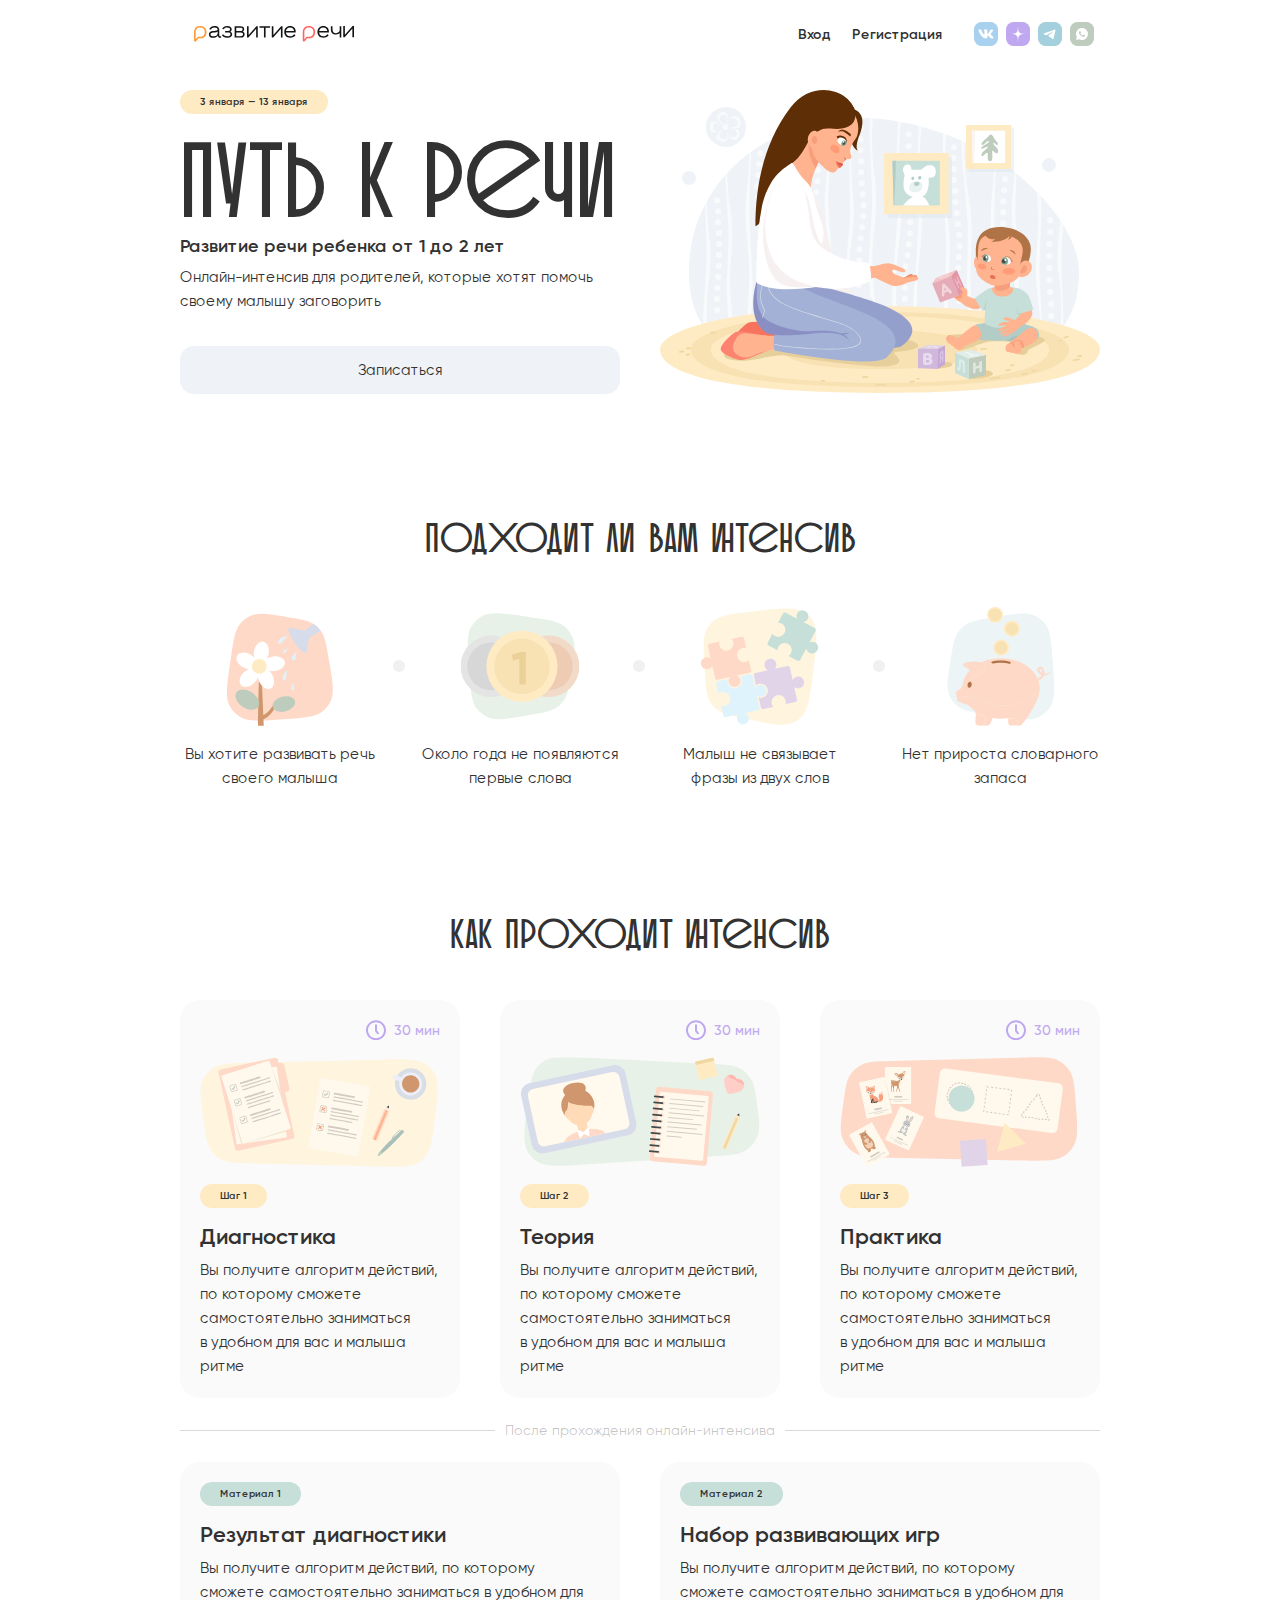
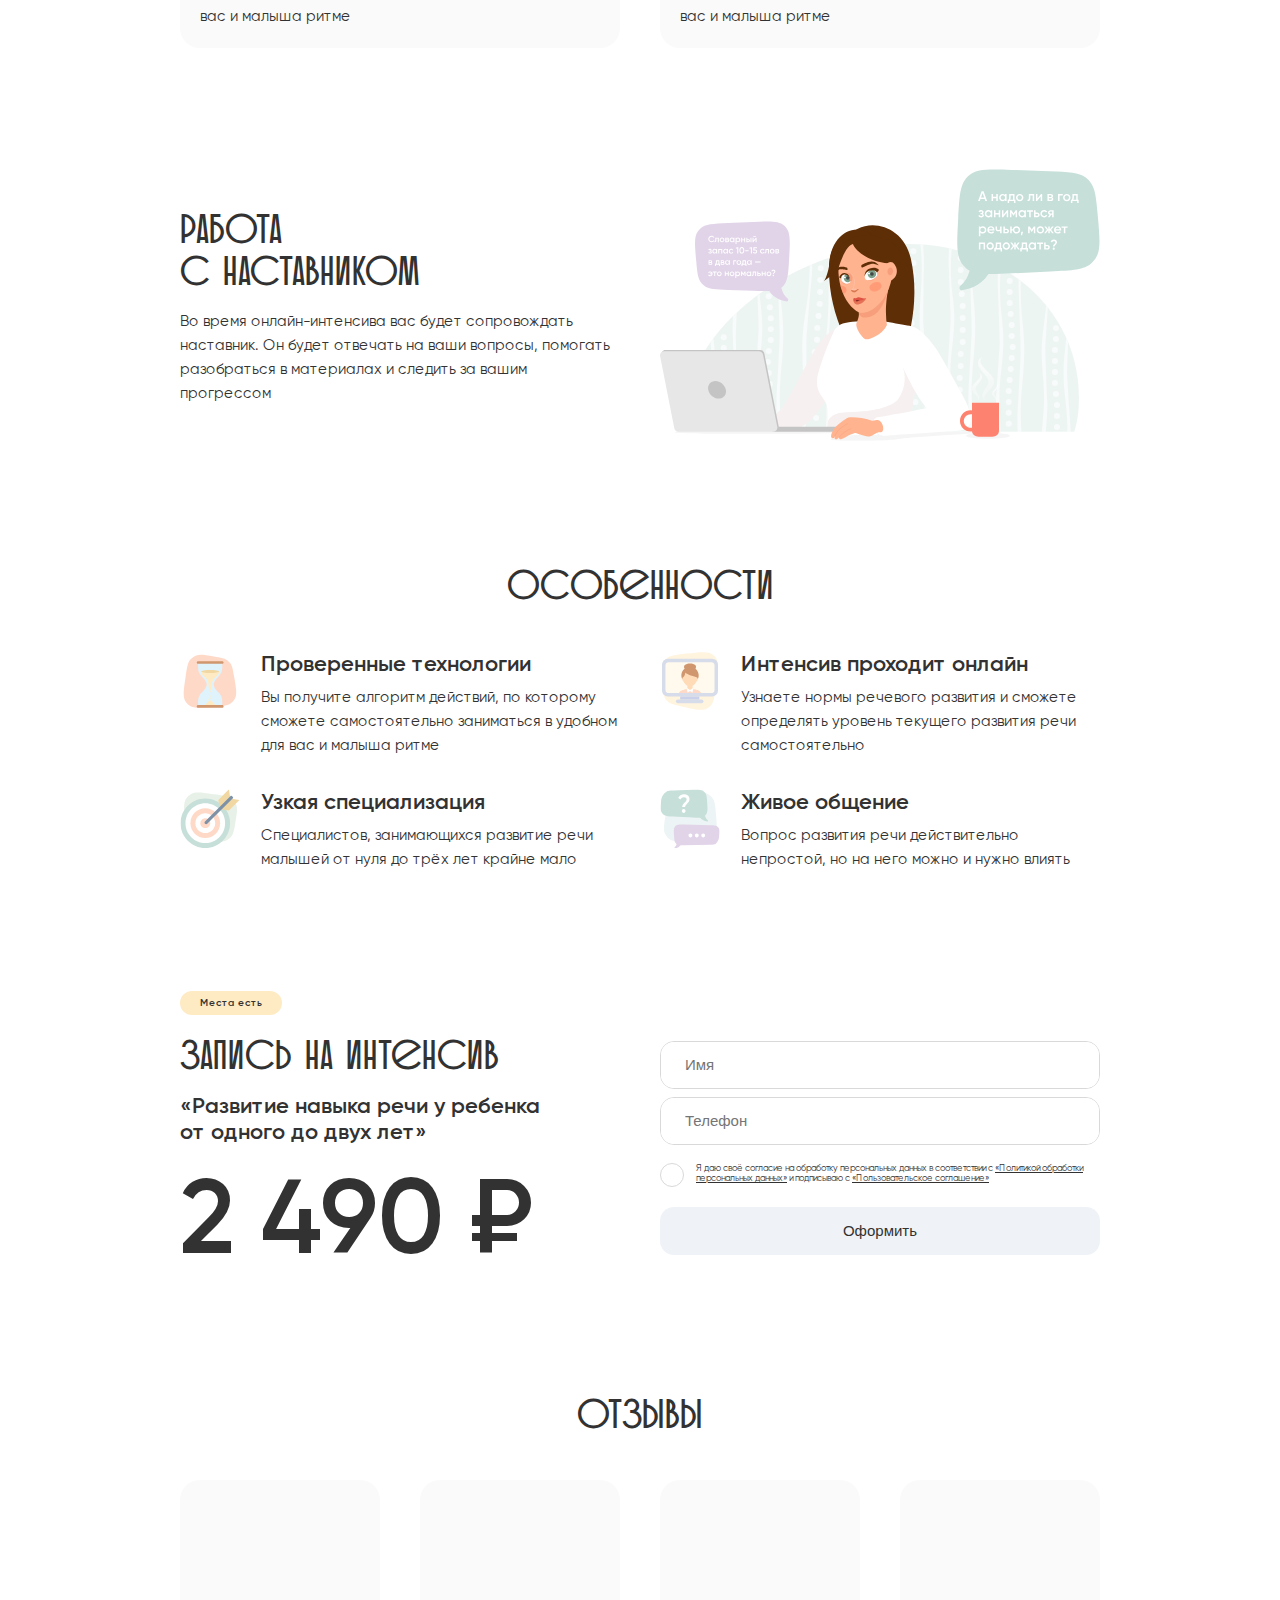
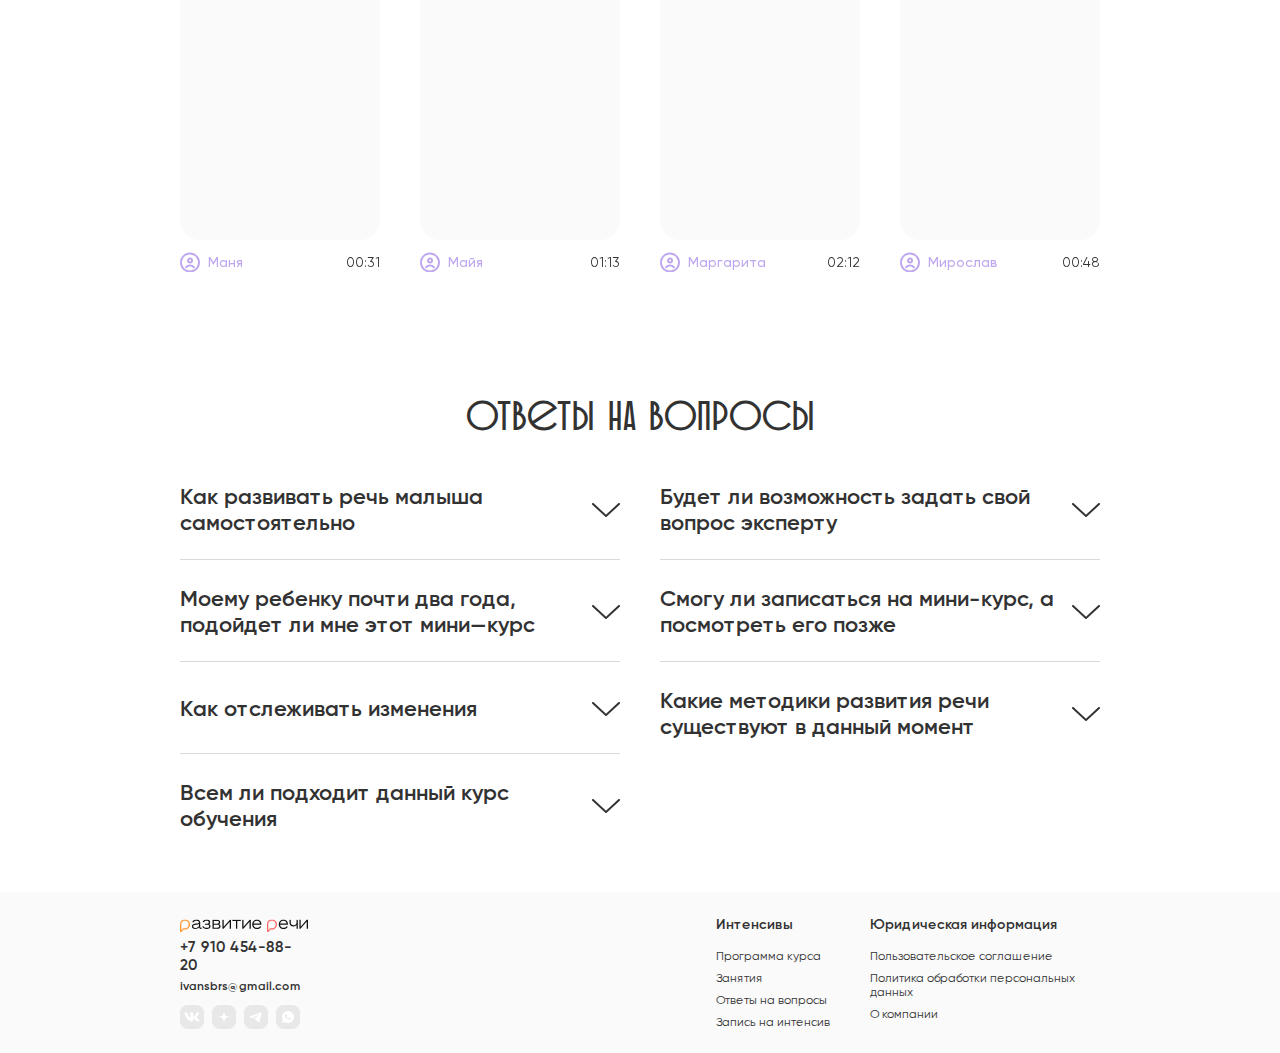
==== index.html @ 1e41d1a8 "Add files via upload" ====
<!doctype html>
<html lang="ru">
<head>
    <meta charset="UTF-8">
    <meta name="viewport" content="width=device-width,user-scalable=no,initial-scale=1,maximum-scale=1,minimum-scale=1">
    <meta http-equiv="X-UA-Compatible" content="ie=edge">
    <link rel="preload" href="./fonts/Oks.woff2" as="font" type="font/woff2" crossorigin>
    <link rel="preload" href="./fonts/GilroyRegular.woff2" as="font" type="font/woff2" crossorigin>
    <link rel="preload" href="./fonts/GilroyMedium.woff2" as="font" type="font/woff2" crossorigin>
    <link rel="preload" href="./fonts/GilroySemiBold.woff2" as="font" type="font/woff2" crossorigin>
    <link rel="stylesheet" href="css/style.css">
    <title>Интенсив год — два</title>
</head>
<body class="body">
    <header class="header container">
        <div class="header__container">
            <div class="header__visible">
                <img class="header__logo" src="images/speech-logo.svg" alt="Логотип Развитие речи">
                <nav class="header__nav">
                    <ul class="header__links">
                        <li class="header__link">Вход</li>
                        <li class="header__link">Регистрация</li>
                    </ul>
                    <ul class="header__social-links">
                        <li class="header__social-link">
                            <img src="./images/social-vk.svg" alt="Вконтакте">
                        </li>
                        <li class="header__social-link">
                            <img src="./images/social-dzen.svg" alt="Дзен">
                        </li>
                        <li class="header__social-link">
                            <img src="./images/social-tg.svg" alt="Телеграмм">
                        </li>
                        <li class="header__social-link">
                            <img src="./images/social-whatsapp.svg" alt="Вотсап">
                        </li>
                    </ul>
                </nav>
                <div class="header__burger-wrapper">
                    <button class="header__burger"></button>
                </div>
            </div>
            <div class="header__mobile-hidden">
                <nav class="header-mob-menu header-mob-menu--hidden header__burger-menu">
                    <ul class="header-mob-menu__login-list">
                        <li class="header-mob-menu__login-item">
                            <a href="#" class="header-mob-menu__login-link">Вход</a>
                            <button class="header-mob-menu__close-menu" type="button"></button>
                        </li>
                        <li class="header-mob-menu__login-item">
                            <a href="#" class="header-mob-menu__login-link">Регистрация</a>
                        </li>
                    </ul>
                    <span class="header-mob-menu__separator"></span>
                    <ul class="header-mob-menu__nav-list">
                        <li class="header-mob-menu__nav-item">
                            <a href="#" class="header-mob-menu__nav-link">Подходит ли вам интенсив</a>
                        </li>
                        <li class="header-mob-menu__nav-item">
                            <a href="#" class="header-mob-menu__nav-link">Как проходит интенсив</a>
                        </li>
                        <li class="header-mob-menu__nav-item">
                            <a href="#" class="header-mob-menu__nav-link">Работа с наставником</a>
                        </li>
                        <li class="header-mob-menu__nav-item">
                            <a href="#" class="header-mob-menu__nav-link">Особенности</a>
                        </li>
                        <li class="header-mob-menu__nav-item">
                            <a href="#" class="header-mob-menu__nav-link">Программа</a>
                        </li>
                        <li class="header-mob-menu__nav-item">
                            <a href="#" class="header-mob-menu__nav-link">Запись на интенсив</a>
                        </li>
                        <li class="header-mob-menu__nav-item">
                            <a href="#" class="header-mob-menu__nav-link">Отзывы</a>
                        </li>
                        <li class="header-mob-menu__nav-item">
                            <a href="#" class="header-mob-menu__nav-link">Ответы на вопросы</a>
                        </li>
                    </ul>
                    <ul class="header-mob-menu__social">
                        <li class="header-mob-menu__social-item">
                            <svg class="header-mob-menu__social-link" width="32" height="32" viewBox="0 0 32 32" fill="none" xmlns="http://www.w3.org/2000/svg">
                                <rect width="32" height="32" rx="10" fill="#A8D1EF"/>
                                <path fill-rule="evenodd" clip-rule="evenodd" d="M25.5411 10.8126C25.6801 10.3442 25.5411 10 24.8794 10H22.6914C22.135 10 21.8786 10.2973 21.7395 10.6252C21.7395 10.6252 20.6268 13.3652 19.0505 15.145C18.5406 15.6602 18.3087 15.8242 18.0306 15.8242C17.8915 15.8242 17.6902 15.6602 17.6902 15.1919V10.8126C17.6902 10.2505 17.5287 10 17.0651 10H13.6268C13.2791 10 13.07 10.2609 13.07 10.5081C13.07 11.0409 13.8581 11.1638 13.9393 12.6626V15.9179C13.9393 16.6316 13.8118 16.761 13.5336 16.761C12.7919 16.761 10.9876 14.0087 9.91744 10.8594C9.70773 10.2473 9.49738 10 8.93819 10H6.75018C6.12504 10 6 10.2973 6 10.6252C6 11.2107 6.74178 14.1146 9.45387 17.9553C11.2619 20.5782 13.8093 22 16.1274 22C17.5182 22 17.6902 21.6842 17.6902 21.1403V19.1579C17.6902 18.5263 17.822 18.4003 18.2624 18.4003C18.5869 18.4003 19.1433 18.5642 20.4414 19.8288C21.9249 21.3276 22.1695 22 23.004 22H25.192C25.8171 22 26.1297 21.6842 25.9494 21.061C25.752 20.4399 25.0437 19.5388 24.1039 18.4705C23.5939 17.8616 22.8289 17.2059 22.5971 16.878C22.2726 16.4565 22.3653 16.2691 22.5971 15.8945C22.5971 15.8945 25.2629 12.1006 25.5411 10.8126V10.8126Z" fill="white"/>
                            </svg>
                        </li>
                        <li class="header-mob-menu__social-item">
                            <svg class="header-mob-menu__social-link" width="32" height="32" viewBox="0 0 32 32" fill="none" xmlns="http://www.w3.org/2000/svg">
                                <rect width="32" height="32" rx="10" fill="#BFA8EF"/>
                                <path d="M26 16.1071V15.8929C21.5714 15.75 19.55 15.6429 17.9286 14.0714C16.3571 12.45 16.2429 10.4286 16.1071 6H15.8929C15.75 10.4286 15.6429 12.45 14.0714 14.0714C12.45 15.6429 10.4286 15.7571 6 15.8929V16.1071C10.4286 16.25 12.45 16.3571 14.0714 17.9286C15.6429 19.55 15.7571 21.5714 15.8929 26H16.1071C16.25 21.5714 16.3571 19.55 17.9286 17.9286C19.55 16.3571 21.5714 16.2429 26 16.1071" fill="white"/>
                            </svg>
                        </li>
                        <li class="header-mob-menu__social-item">
                            <svg class="header-mob-menu__social-link" width="32" height="32" viewBox="0 0 32 32" fill="none" xmlns="http://www.w3.org/2000/svg">
                                <rect width="32" height="32" rx="10" fill="#A4CFDC"/>
                                <path d="M11.267 17.5327L7.65363 16.3799C7.65363 16.3799 7.22179 16.2083 7.36084 15.8193C7.38946 15.7391 7.44721 15.6709 7.61995 15.5536C8.42058 15.0071 22.4391 10.0735 22.4391 10.0735C22.4391 10.0735 22.8349 9.94295 23.0683 10.0298C23.1261 10.0473 23.1781 10.0795 23.2189 10.1231C23.2598 10.1668 23.2881 10.2202 23.3009 10.2781C23.3262 10.3802 23.3367 10.4854 23.3323 10.5904C23.3312 10.6812 23.3199 10.7654 23.3114 10.8975C23.226 12.2463 20.671 22.3133 20.671 22.3133C20.671 22.3133 20.5181 22.9024 19.9704 22.9226C19.8358 22.9268 19.7017 22.9045 19.5761 22.8569C19.4505 22.8094 19.336 22.7375 19.2394 22.6457C18.1646 21.7404 14.4497 19.2959 13.6289 18.7583C13.6103 18.746 13.5948 18.7299 13.5831 18.7111C13.5715 18.6924 13.5641 18.6714 13.5615 18.6496C13.55 18.5929 13.6129 18.5227 13.6129 18.5227C13.6129 18.5227 20.0815 12.8929 20.2536 12.3019C20.2669 12.2561 20.2166 12.2335 20.149 12.2536C19.7193 12.4083 12.2716 17.0136 11.4497 17.5218C11.3905 17.5393 11.328 17.5431 11.267 17.5327V17.5327Z" fill="white"/>
                            </svg>
                        </li>
                        <li class="header-mob-menu__social-item">
                            <svg class="header-mob-menu__social-link" width="32" height="32" viewBox="0 0 32 32" fill="none" xmlns="http://www.w3.org/2000/svg">
                                <rect width="32" height="32" rx="10" fill="#BECCBD"/>
                                <path d="M8.00321 24L9.08481 20.0256C8.37212 18.8039 7.99769 17.4144 8.00001 16C8.00001 11.5816 11.5816 8 16 8C20.4184 8 24 11.5816 24 16C24 20.4184 20.4184 24 16 24C14.5862 24.0023 13.1973 23.6281 11.976 22.916L8.00321 24ZM13.1128 12.2464C13.0095 12.2528 12.9085 12.28 12.816 12.3264C12.7292 12.3755 12.65 12.437 12.5808 12.5088C12.4848 12.5992 12.4304 12.6776 12.372 12.7536C12.0763 13.1384 11.9173 13.6107 11.92 14.096C11.9216 14.488 12.024 14.8696 12.184 15.2264C12.5112 15.948 13.0496 16.712 13.7608 17.42C13.932 17.5904 14.0992 17.7616 14.2792 17.9208C15.1619 18.698 16.2138 19.2584 17.3512 19.5576L17.8064 19.6272C17.9544 19.6352 18.1024 19.624 18.2512 19.6168C18.4842 19.6048 18.7117 19.5417 18.9176 19.432C19.0224 19.378 19.1246 19.3193 19.224 19.256C19.224 19.256 19.2584 19.2336 19.324 19.184C19.432 19.104 19.4984 19.0472 19.588 18.9536C19.6544 18.8848 19.712 18.804 19.756 18.712C19.8184 18.5816 19.8808 18.3328 19.9064 18.1256C19.9256 17.9672 19.92 17.8808 19.9176 17.8272C19.9144 17.7416 19.8432 17.6528 19.7656 17.6152L19.3 17.4064C19.3 17.4064 18.604 17.1032 18.1792 16.9096C18.1344 16.8901 18.0864 16.879 18.0376 16.8768C17.9829 16.8712 17.9276 16.8773 17.8754 16.8949C17.8232 16.9124 17.7754 16.9409 17.7352 16.9784V16.9768C17.7312 16.9768 17.6776 17.0224 17.0992 17.7232C17.066 17.7678 17.0203 17.8015 16.9678 17.82C16.9154 17.8386 16.8587 17.8411 16.8048 17.8272C16.7527 17.8133 16.7016 17.7956 16.652 17.7744C16.5528 17.7328 16.5184 17.7168 16.4504 17.6872L16.4464 17.6856C15.9887 17.4858 15.565 17.2159 15.1904 16.8856C15.0896 16.7976 14.996 16.7016 14.9 16.6088C14.5853 16.3074 14.311 15.9664 14.084 15.5944L14.0368 15.5184C14.0029 15.4673 13.9755 15.4122 13.9552 15.3544C13.9248 15.2368 14.004 15.1424 14.004 15.1424C14.004 15.1424 14.1984 14.9296 14.2888 14.8144C14.3641 14.7187 14.4343 14.6191 14.4992 14.516C14.5936 14.364 14.6232 14.208 14.5736 14.0872C14.3496 13.54 14.1176 12.9952 13.8792 12.4544C13.832 12.3472 13.692 12.2704 13.5648 12.2552C13.5216 12.2504 13.4784 12.2456 13.4352 12.2424C13.3278 12.2371 13.2201 12.2389 13.1128 12.2464Z" fill="white"/>
                            </svg>
                        </li>
                    </ul>
                </nav>
            </div>
        </div>
    </header>
    <main class="main">
        <section class="main-start start container">
            <div class="start__info">
                <div class="start__info-wrapper">
                    <span class="start__date">3 января — 13 января</span>
                    <h1 class="start__title">Путь к&nbsp;речи</h1>
                    <h2 class="start__subtitle">Развитие речи ребенка от&nbsp;1&nbsp;до&nbsp;2&nbsp;лет</h2>
                    <p class="start__description">Онлайн-интенсив для родителей, которые хотят&nbsp;помочь своему малышу
                        заговорить</p>
                </div>
            </div>
            <a class="start__entry-link">Записаться</a>
            <img class="start__image" src="images/start-game.svg" alt="Мама играет с ребенком">
        </section>
        <section class="main-suit suit container">
            <h2 class="suit__title">Подходит&nbsp;ли вам интенсив</h2>
            <ul class="suit__list">
                <li class="suit__item">
                    <div class="suit__image-wrapper">
                        <img class="suit__image" src="images/suit-flower.svg" alt="Цветок">
                    </div>
                    <p class="suit__text">
                        Вы хотите развивать речь своего малыша
                    </p>
                </li>
                <li class="suit__item">
                    <div class="suit__image-wrapper">
                        <img class="suit__image" src="images/suit-medals.svg" alt="Три медали">
                    </div>
                    <p class="suit__text">
                        Около года не появляются первые слова
                    </p>
                </li>
                <li class="suit__item">
                    <div class="suit__image-wrapper">
                        <img class="suit__image" src="images/suit-puzzles.svg" alt="Пазлы">
                    </div>
                    <p class="suit__text">
                        Малыш не связывает фразы из двух слов
                    </p>
                </li>
                <li class="suit__item">
                    <div class="suit__image-wrapper">
                        <img class="suit__image" src="images/suit-bank.svg" alt="Копилка">
                    </div>
                    <p class="suit__text">
                        Нет прироста словарного запаса
                    </p>
                </li>
            </ul>
        </section>
        <section class="main-passes passes container">
            <div class="passes__top">
                <h2 class="passes__title">Как проходит интенсив</h2>
                <ul class="passes__top-list">
                    <li class="passes__top-item">
                        <p class="passes__time">30 мин</p>
                        <img class="passes__image" src="images/passes-diagnostic.svg" alt="Заполнение диагностики">
                        <span class="passes__step">Шаг 1</span>
                        <div class="passes__description">
                            <h3 class="passes__description-title">Диагностика</h3>
                            <p class="passes__description-text">Вы&nbsp;получите алгоритм действий, по&nbsp;которому сможете
                                самостоятельно заниматься в&nbsp;удобном для вас и&nbsp;малыша ритме</p>
                        </div>
                    </li>
                    <li class="passes__top-item">
                        <p class="passes__time">30 мин</p>
                        <img class="passes__image" src="images/passes-theory.svg" alt="Изучение теории">
                        <span class="passes__step">Шаг 2</span>
                        <div class="passes__description">
                            <h3 class="passes__description-title">Теория</h3>
                            <p class="passes__description-text">Вы&nbsp;получите алгоритм действий, по&nbsp;которому сможете
                                самостоятельно заниматься в&nbsp;удобном для вас и&nbsp;малыша ритме</p>
                        </div>
                    </li>
                    <li class="passes__top-item">
                        <p class="passes__time">30 мин</p>
                        <img class="passes__image" src="images/passes-practice.svg" alt="Игры с ребенком">
                        <span class="passes__step">Шаг 3</span>
                        <div class="passes__description">
                            <h3 class="passes__description-title">Практика</h3>
                            <p class="passes__description-text">Вы&nbsp;получите алгоритм действий, по&nbsp;которому сможете
                                самостоятельно заниматься в&nbsp;удобном для вас и&nbsp;малыша ритме</p>
                        </div>
                    </li>
                </ul>
            </div>
            <div class="passes__separator-wrapper">
                <span class="passes__separator">После прохождения онлайн-интенсива</span>
                <span class="passes__line"></span>
            </div>
            <div class="passes__bottom">
                <ul class="passes__bottom-list">
                    <li class="passes__bottom-item">
                        <span class="passes__step passes__step--color">Материал 1</span>
                        <div class="passes__description">
                            <h3 class="passes__description-title">Результат диагностики</h3>
                            <p class="passes__description-text">Вы&nbsp;получите алгоритм действий, по&nbsp;которому сможете
                                самостоятельно заниматься в&nbsp;удобном для вас и&nbsp;малыша ритме</p>
                        </div>
                    </li>
                    <li class="passes__bottom-item">
                        <span class="passes__step passes__step--color">Материал 2</span>
                        <div class="passes__description">
                            <h3 class="passes__description-title">Набор развивающих игр</h3>
                            <p class="passes__description-text">Вы&nbsp;получите алгоритм действий, по&nbsp;которому сможете
                                самостоятельно заниматься в&nbsp;удобном для вас и&nbsp;малыша ритме</p>
                        </div>
                    </li>
                </ul>
            </div>
        </section>
        <section class="main-mentor mentor container">
            <div class="mentor__description">
                <h2 class="mentor__title">Работа<br>с&nbsp;наставн<wbr>и<wbr>ком
                </h2>
                <p class="mentor__subtitle">Во&nbsp;время онлайн-интенсива вас будет сопровождать наставник. Он&nbsp;будет
                    отвечать
                    на&nbsp;ваши вопросы, помогать разобраться в&nbsp;материалах и&nbsp;следить за&nbsp;вашим прогрессом</p>
            </div>
            <img class="mentor__image" src="images/mentor-conversation.svg" alt="Общение с ментором">
        </section>
        <section class="main-peculiarities peculiarities container">
            <h2 class="peculiarities__title">Ос<wbr>обенно<wbr>сти
            </h2>
            <ul class="peculiarities__list">
                <li class="peculiarities__item">
                    <img class="peculiarities__image" src="images/peculiarities-time.svg" alt="Песочные часа">
                    <div class="peculiarities__description">
                        <h3 class="peculiarities__list-title">
                            Проверенные технологии
                        </h3>
                        <p class="peculiarities__list-subtitle">
                            Вы&nbsp;получите алгоритм действий, по&nbsp;которому сможете самостоятельно заниматься в&nbsp;удобном
                            для вас и
                            малыша ритме
                        </p>
                    </div>
                </li>
                <li class="peculiarities__item">
                    <img class="peculiarities__image" src="images/peculiarities-online.svg" alt="Идущий вебинар">
                    <div class="peculiarities__description">
                        <h3 class="peculiarities__list-title">
                            Интенсив проходит онлайн
                        </h3>
                        <p class="peculiarities__list-subtitle">
                            Узнаете нормы речевого развития и&nbsp;сможете определять уровень текущего развития речи
                            самостоятельно
                        </p>
                    </div>
                </li>
                <li class="peculiarities__item">
                    <img class="peculiarities__image" src="images/peculiarities-target.svg" alt="Мишень">
                    <div class="peculiarities__description">
                        <h3 class="peculiarities__list-title">
                            Узкая специализация
                        </h3>
                        <p class="peculiarities__list-subtitle">
                            Специалистов, занимающихся развитие речи малышей от&nbsp;нуля до&nbsp;трёх лет крайне мало
                        </p>
                    </div>
                </li>
                <li class="peculiarities__item">
                    <img class="peculiarities__image" src="images/peculiarities-chat.svg" alt="Чат">
                    <div class="peculiarities__description">
                        <h3 class="peculiarities__list-title">
                            Живое общение
                        </h3>
                        <p class="peculiarities__list-subtitle">
                            Вопрос развития речи действительно непростой, но&nbsp;на&nbsp;него можно и&nbsp;нужно влиять
                        </p>
                    </div>
                </li>
            </ul>
        </section>
        <section class="main-signup signup container">
            <div class="signup__description">
                <div class="signup__top">
                    <span class="signup__notification">Места есть</span>
                    <h2 class="signup__title">Запись на&nbsp;и<wbr>нтенсив
                    </h2>
                </div>
                <p class="signup__subtitle">&#171;Развитие навыка речи у&nbsp;ребенка от&nbsp;одного до&nbsp;двух
                    лет&#187;</p>
                <p class="signup__price">2 490 &#8381;</p>
            </div>
            <form class="signup__form form" method="POST" action="#">
                <fieldset class="form__fieldset">
                    <ul class="form__list">
                        <li class="form__item">
                            <label class="visually-hidden form__label" for="name">Имя, фамилия и отчество</label>
                            <input class="form__input" type="text" name="name" id="name" placeholder="Имя">
                        </li>
                        <li class="form__item">
                            <label class="visually-hidden form__label" for="phone">Телефон</label>
                            <input class="form__input" type="text" name="phone" id="phone" placeholder="Телефон">
                        </li>
                    </ul>
                    <div class="form__checkbox">
                        <input class="form__checkbox-input" type="checkbox" name="policy" id="policy">
                        <label class="form__checkbox-label" for="policy">
                            Я&nbsp;даю своё согласие на&nbsp;обработку персональных данных в&nbsp;соответствии&nbsp;с
                            <a href="#" class="form__checkbox-link">&laquo;Политикой обработки
                                персональных данных&raquo;</a> и&nbsp;подписываю&nbsp;с
                            <a href="#" class="form__checkbox-link">&laquo;Пользовательское соглашение&raquo;</a>
                        </label>
                    </div>
                    <button class="form__submit" type="submit">
                        Оформить
                    </button>
                </fieldset>
            </form>
        </section>
        <section class="main-reviews reviews container">
            <h2 class="reviews__title">Отзывы</h2>
            <div class="swiper reviewsSwiper">
                <ul class="reviews__list swiper-wrapper">
                    <li class="reviews__item swiper-slide">
                        <video src="#" class="reviews__video"></video>
                        <div class="reviews__data">
                            <span class="reviews__name">Маня</span>
                            <span class="reviews__duration">00:31</span>
                        </div>
                    </li>
                    <li class="reviews__item swiper-slide">
                        <video src="#" class="reviews__video"></video>
                        <div class="reviews__data">
                            <span class="reviews__name">Майя</span>
                            <time class="reviews__duration">01:13</time>
                        </div>
                    </li>
                    <li class="reviews__item swiper-slide">
                        <video src="#" class="reviews__video"></video>
                        <div class="reviews__data">
                            <span class="reviews__name">Маргарита</span>
                            <time class="reviews__duration">02:12</time>
                        </div>
                    </li>
                    <li class="reviews__item swiper-slide">
                        <video src="#" class="reviews__video"></video>
                        <div class="reviews__data">
                            <span class="reviews__name">Мирослав</span>
                            <time class="reviews__duration">00:48</time>
                        </div>
                    </li>
                </ul>
            </div>
        </section>
        <section class="main-faq faq container">
            <h2 class="faq__title">Ответы <br class="faq__title-transfer">на вопро<wbr>сы
            </h2>
            <div class="faq__list-wrapper">
                <ul class="faq__list">
                    <li class="faq__item">
                        <details class="faq__details">
                            <summary class="faq__summary">
                                <div class="faq__summary-wrapper">
                                    Как развивать речь малыша самостоятельно
                                </div>
                                <button class="faq__button" type="button">
                                    <img class="faq__button-image" src="images/arrow.svg" alt="Стрелка вниз">
                                </button>
                            </summary>
                            <div class="faq__answer">
                                Вы&nbsp;получите инструкцию со&nbsp;способами определения нормы речевого развития и
                                сможете определять текущий уровень развития речи малыша самостоятельно
                            </div>
                        </details>
                    </li>
                    <li class="faq__item">
                        <details class="faq__details">
                            <summary class="faq__summary">
                                <div class="faq__summary-wrapper">
                                    Моему ребенку почти два года, подойдет ли мне этот мини—курс
                                </div>
                                <button class="faq__button" type="button">
                                    <img class="faq__button-image" src="images/arrow.svg" alt="Стрелка вниз">
                                </button>
                            </summary>
                            <div class="faq__answer">
                                Вы&nbsp;получите инструкцию со&nbsp;способами определения нормы речевого развития и
                                сможете определять текущий уровень развития речи малыша самостоятельно
                            </div>
                        </details>
                    </li>
                    <li class="faq__item">
                        <details class="faq__details">
                            <summary class="faq__summary">
                                <div class="faq__summary-wrapper">
                                    Как отслеживать изменения
                                </div>
                                <button class="faq__button" type="button">
                                    <img class="faq__button-image" src="images/arrow.svg" alt="Стрелка вниз">
                                </button>
                            </summary>
                            <div class="faq__answer">
                                Вы&nbsp;получите инструкцию со&nbsp;способами определения нормы речевого развития и
                                сможете определять текущий уровень развития речи малыша самостоятельно
                            </div>
                        </details>
                    </li>
                    <li class="faq__item">
                        <details class="faq__details">
                            <summary class="faq__summary">
                                <div class="faq__summary-wrapper">
                                    Всем ли подходит данный курс обучения
                                </div>
                                <button class="faq__button" type="button">
                                    <img class="faq__button-image" src="images/arrow.svg" alt="Стрелка вниз">
                                </button>
                            </summary>
                            <div class="faq__answer">
                                Вы&nbsp;получите инструкцию со&nbsp;способами определения нормы речевого развития и
                                сможете определять текущий уровень развития речи малыша самостоятельно
                            </div>
                        </details>
                    </li>
                </ul>
                <ul class="faq__list">
                    <li class="faq__item">
                        <details class="faq__details">
                            <summary class="faq__summary">
                                <div class="faq__summary-wrapper">
                                    Будет ли возможность задать свой вопрос эксперту
                                </div>
                                <button class="faq__button" type="button">
                                    <img class="faq__button-image" src="images/arrow.svg" alt="Стрелка вниз">
                                </button>
                            </summary>
                            <div class="faq__answer">
                                Вы&nbsp;получите инструкцию со&nbsp;способами определения нормы речевого развития и
                                сможете определять текущий уровень развития речи малыша самостоятельно
                            </div>
                        </details>
                    </li>
                    <li class="faq__item">
                        <details class="faq__details">
                            <summary class="faq__summary">
                                <div class="faq__summary-wrapper">
                                    Смогу ли записаться на мини-курс, а посмотреть его позже
                                </div>
                                <button class="faq__button" type="button">
                                    <img class="faq__button-image" src="images/arrow.svg" alt="Стрелка вниз">
                                </button>
                            </summary>
                            <div class="faq__answer">
                                Вы&nbsp;получите инструкцию со&nbsp;способами определения нормы речевого развития и
                                сможете определять текущий уровень развития речи малыша самостоятельно
                            </div>
                        </details>
                    </li>
                    <li class="faq__item">
                        <details class="faq__details">
                            <summary class="faq__summary">
                                <div class="faq__summary-wrapper">
                                    Какие методики развития речи существуют в данный момент
                                </div>
                                <button class="faq__button" type="button">
                                    <img class="faq__button-image" src="images/arrow.svg" alt="Стрелка вниз">
                                </button>
                            </summary>
                            <div class="faq__answer">
                                Вы&nbsp;получите инструкцию со&nbsp;способами определения нормы речевого развития и
                                сможете определять текущий уровень развития речи малыша самостоятельно
                            </div>
                        </details>
                    </li>
                </ul>
            </div>
        </section>
    </main>
    <footer class="footer">
        <div class="container">
            <h2 class="visually-hidden">Подвал страницы</h2>
            <div class="footer__wrapper">
            <div class="footer__left-side footer-left">
                <img src="images/speech-logo.svg" alt="Логотип Развитие речи" class="footer-left__logo">
                <div class="footer-left__contacts-wrapper">
                    <div class="footer-left__contacts">
                        <a class="footer-left__contacts-tel" href="tel:+79104548820">+7 910 454-88-20</a>
                        <a class="footer-left__contacts-email" href="mailto:ivansbrs@gmail.com">ivansbrs@gmail.com</a>
                    </div>
                    <div class="footer-left__social">
                        <a href="#" class="footer-left__social-link">
                            <svg class="footer-left__social-image footer-left__social-image--vk" width="32" height="32" viewBox="0 0 32 32" fill="#e8e8e8" xmlns="http://www.w3.org/2000/svg">
                                <rect width="32" height="32" rx="10"/>
                                <path fill-rule="evenodd" clip-rule="evenodd" d="M25.5411 10.8126C25.6801 10.3442 25.5411 10 24.8794 10H22.6914C22.135 10 21.8786 10.2973 21.7395 10.6252C21.7395 10.6252 20.6268 13.3652 19.0505 15.145C18.5406 15.6602 18.3087 15.8242 18.0306 15.8242C17.8915 15.8242 17.6902 15.6602 17.6902 15.1919V10.8126C17.6902 10.2505 17.5287 10 17.0651 10H13.6268C13.2791 10 13.07 10.2609 13.07 10.5081C13.07 11.0409 13.8581 11.1638 13.9393 12.6626V15.9179C13.9393 16.6316 13.8118 16.761 13.5336 16.761C12.7919 16.761 10.9876 14.0087 9.91744 10.8594C9.70773 10.2473 9.49738 10 8.93819 10H6.75018C6.12504 10 6 10.2973 6 10.6252C6 11.2107 6.74178 14.1146 9.45387 17.9553C11.2619 20.5782 13.8093 22 16.1274 22C17.5182 22 17.6902 21.6842 17.6902 21.1403V19.1579C17.6902 18.5263 17.822 18.4003 18.2624 18.4003C18.5869 18.4003 19.1433 18.5642 20.4414 19.8288C21.9249 21.3276 22.1695 22 23.004 22H25.192C25.8171 22 26.1297 21.6842 25.9494 21.061C25.752 20.4399 25.0437 19.5388 24.1039 18.4705C23.5939 17.8616 22.8289 17.2059 22.5971 16.878C22.2726 16.4565 22.3653 16.2691 22.5971 15.8945C22.5971 15.8945 25.2629 12.1006 25.5411 10.8126V10.8126Z" fill="white"/>
                            </svg>
                        </a>
                        <a href="#" class="footer-left__social-link">
                            <svg class="footer-left__social-image footer-left__social-image--dzen" width="32" height="32" viewBox="0 0 32 32" fill="#e8e8e8" xmlns="http://www.w3.org/2000/svg">
                                <rect width="32" height="32" rx="10"/>
                                <path d="M26 16.1071V15.8929C21.5714 15.75 19.55 15.6429 17.9286 14.0714C16.3571 12.45 16.2429 10.4286 16.1071 6H15.8929C15.75 10.4286 15.6429 12.45 14.0714 14.0714C12.45 15.6429 10.4286 15.7571 6 15.8929V16.1071C10.4286 16.25 12.45 16.3571 14.0714 17.9286C15.6429 19.55 15.7571 21.5714 15.8929 26H16.1071C16.25 21.5714 16.3571 19.55 17.9286 17.9286C19.55 16.3571 21.5714 16.2429 26 16.1071" fill="white"/>
                            </svg>
                        </a>
                        <a href="#" class="footer-left__social-link">
                            <svg class="footer-left__social-image footer-left__social-image--tg" width="32" height="32" viewBox="0 0 32 32" fill="#e8e8e8" xmlns="http://www.w3.org/2000/svg">
                                <rect width="32" height="32" rx="10"/>
                                <path d="M11.267 17.5327L7.65363 16.3799C7.65363 16.3799 7.22179 16.2083 7.36084 15.8193C7.38946 15.7391 7.44721 15.6709 7.61995 15.5536C8.42058 15.0071 22.4391 10.0735 22.4391 10.0735C22.4391 10.0735 22.8349 9.94295 23.0683 10.0298C23.1261 10.0473 23.1781 10.0795 23.2189 10.1231C23.2598 10.1668 23.2881 10.2202 23.3009 10.2781C23.3262 10.3802 23.3367 10.4854 23.3323 10.5904C23.3312 10.6812 23.3199 10.7654 23.3114 10.8975C23.226 12.2463 20.671 22.3133 20.671 22.3133C20.671 22.3133 20.5181 22.9024 19.9704 22.9226C19.8358 22.9268 19.7017 22.9045 19.5761 22.8569C19.4505 22.8094 19.336 22.7375 19.2394 22.6457C18.1646 21.7404 14.4497 19.2959 13.6289 18.7583C13.6103 18.746 13.5948 18.7299 13.5831 18.7111C13.5715 18.6924 13.5641 18.6714 13.5615 18.6496C13.55 18.5929 13.6129 18.5227 13.6129 18.5227C13.6129 18.5227 20.0815 12.8929 20.2536 12.3019C20.2669 12.2561 20.2166 12.2335 20.149 12.2536C19.7193 12.4083 12.2716 17.0136 11.4497 17.5218C11.3905 17.5393 11.328 17.5431 11.267 17.5327V17.5327Z" fill="white"/>
                            </svg>
                        </a>
                        <a href="#" class="footer-left__social-link">
                            <svg class="footer-left__social-image footer-left__social-image--whatsapp" width="32" height="32" viewBox="0 0 32 32" fill="#e8e8e8" xmlns="http://www.w3.org/2000/svg">
                                <rect width="32" height="32" rx="10"/>
                                <path d="M8.00321 24L9.08481 20.0256C8.37212 18.8039 7.99769 17.4144 8.00001 16C8.00001 11.5816 11.5816 8 16 8C20.4184 8 24 11.5816 24 16C24 20.4184 20.4184 24 16 24C14.5862 24.0023 13.1973 23.6281 11.976 22.916L8.00321 24ZM13.1128 12.2464C13.0095 12.2528 12.9085 12.28 12.816 12.3264C12.7292 12.3755 12.65 12.437 12.5808 12.5088C12.4848 12.5992 12.4304 12.6776 12.372 12.7536C12.0763 13.1384 11.9173 13.6107 11.92 14.096C11.9216 14.488 12.024 14.8696 12.184 15.2264C12.5112 15.948 13.0496 16.712 13.7608 17.42C13.932 17.5904 14.0992 17.7616 14.2792 17.9208C15.1619 18.698 16.2138 19.2584 17.3512 19.5576L17.8064 19.6272C17.9544 19.6352 18.1024 19.624 18.2512 19.6168C18.4842 19.6048 18.7117 19.5417 18.9176 19.432C19.0224 19.378 19.1246 19.3193 19.224 19.256C19.224 19.256 19.2584 19.2336 19.324 19.184C19.432 19.104 19.4984 19.0472 19.588 18.9536C19.6544 18.8848 19.712 18.804 19.756 18.712C19.8184 18.5816 19.8808 18.3328 19.9064 18.1256C19.9256 17.9672 19.92 17.8808 19.9176 17.8272C19.9144 17.7416 19.8432 17.6528 19.7656 17.6152L19.3 17.4064C19.3 17.4064 18.604 17.1032 18.1792 16.9096C18.1344 16.8901 18.0864 16.879 18.0376 16.8768C17.9829 16.8712 17.9276 16.8773 17.8754 16.8949C17.8232 16.9124 17.7754 16.9409 17.7352 16.9784V16.9768C17.7312 16.9768 17.6776 17.0224 17.0992 17.7232C17.066 17.7678 17.0203 17.8015 16.9678 17.82C16.9154 17.8386 16.8587 17.8411 16.8048 17.8272C16.7527 17.8133 16.7016 17.7956 16.652 17.7744C16.5528 17.7328 16.5184 17.7168 16.4504 17.6872L16.4464 17.6856C15.9887 17.4858 15.565 17.2159 15.1904 16.8856C15.0896 16.7976 14.996 16.7016 14.9 16.6088C14.5853 16.3074 14.311 15.9664 14.084 15.5944L14.0368 15.5184C14.0029 15.4673 13.9755 15.4122 13.9552 15.3544C13.9248 15.2368 14.004 15.1424 14.004 15.1424C14.004 15.1424 14.1984 14.9296 14.2888 14.8144C14.3641 14.7187 14.4343 14.6191 14.4992 14.516C14.5936 14.364 14.6232 14.208 14.5736 14.0872C14.3496 13.54 14.1176 12.9952 13.8792 12.4544C13.832 12.3472 13.692 12.2704 13.5648 12.2552C13.5216 12.2504 13.4784 12.2456 13.4352 12.2424C13.3278 12.2371 13.2201 12.2389 13.1128 12.2464Z" fill="white"/>
                            </svg>
                        </a>
                    </div>
                </div>
            </div>
            <div class="footer__right-side footer-right">
                <div class="footer-right__nav">
                    <h3 class="footer-right__nav-header">Интенсивы</h3>
                    <ul class="footer-right__nav-list">
                        <li class="footer-right__nav-item">Программа курса</li>
                        <li class="footer-right__nav-item">Занятия</li>
                        <li class="footer-right__nav-item">Ответы на&nbsp;вопросы</li>
                        <li class="footer-right__nav-item">Запись на&nbsp;интенсив</li>
                    </ul>
                </div>
                <div class="footer-right__nav">
                    <h3 class="footer-right__nav-header">Юридическая информация</h3>
                    <ul class="footer-right__nav-list">
                        <li class="footer-right__nav-item">Пользовательское соглашение</li>
                        <li class="footer-right__nav-item">Политика обработки персональных данных</li>
                        <li class="footer-right__nav-item">О компании</li>
                    </ul>
                </div>
            </div>
        </div>
        </div>
    </footer>
    <script type="module" src="js/bundle.js"></script>
</body>
</html>
---- css/style.css ----
html,
body {
  padding: 0;
  margin: 0;
}
html {
  min-height: 100%;
}
body {
  height: 100%;
  min-width: 320px;
  font-family: Gilroy, Oks, Arial, FreeSans, sans-serif;
  color: #323232;
  box-sizing: border-box;
  -webkit-overflow-scrolling: touch;
  -webkit-font-smoothing: antialiased;
  -moz-osx-font-smoothing: grayscale;
}
body.overflow {
  overflow: hidden;
}
.visually-hidden {
  position: absolute;
  width: 1px;
  height: 1px;
  margin: -1px;
  border: 0;
  padding: 0;
  white-space: nowrap;
  clip: rect(0 0 0 0);
  overflow: hidden;
}
div,
span,
applet,
object,
iframe,
h1,
h2,
h3,
h4,
h5,
h6,
p,
blockquote,
pre,
a,
abbr,
acronym,
address,
big,
cite,
code,
del,
dfn,
em,
font,
img,
ins,
kbd,
q,
s,
samp,
small,
strike,
strong,
sub,
sup,
tt,
var,
b,
u,
i,
center,
dl,
dt,
dd,
fieldset,
form,
label,
legend,
table,
caption,
tbody,
tfoot,
thead,
tr,
th,
td,
br {
  margin: 0;
  padding: 0;
  border: 0;
  outline: 0;
  font-size: 100%;
  vertical-align: baseline;
  background: transparent;
  text-decoration: none;
}
ol,
ul,
li {
  margin: 0;
  padding: 0;
  list-style: none;
  border: 0;
  outline: 0;
  font-size: 100%;
  background: transparent;
  text-decoration: none;
}
body {
  line-height: 1;
}
blockquote,
q {
  quotes: none;
}
blockquote::before,
q::before,
blockquote::after,
q::after {
  content: '';
  content: none;
}
:focus {
  outline: 0;
}
a img {
  border: none;
}
table {
  border-collapse: collapse;
  border-spacing: 0;
}
button {
  border: none;
  background: none;
  padding: 0;
  margin: 0;
  width: auto;
  overflow: visible;
  text-align: center;
  white-space: nowrap;
}
button::-moz-focus-inner,
input[type=submit]::-moz-focus-inner,
input[type=reset]::-moz-focus-inner,
input[type=button]::-moz-focus-inner {
  border: 0;
  padding: 0;
}
input::placeholder {
  opacity: 1;
}
@font-face {
  font-family: "Oks";
  font-weight: 400;
  font-style: normal;
  font-display: swap;
  src: url("../fonts/Oks.woff2") format("woff2"), url("../fonts/Oks.woff") format("woff");
}
@font-face {
  font-family: "Gilroy";
  font-weight: 400;
  font-style: normal;
  font-display: swap;
  src: url("../fonts/GilroyRegular.woff2") format("woff2"), url("../fonts/GilroyRegular.woff") format("woff");
}
@font-face {
  font-family: "Gilroy";
  font-weight: 500;
  font-style: normal;
  font-display: swap;
  src: url("../fonts/GilroyMedium.woff2") format("woff2"), url("../fonts/GilroyMedium.woff") format("woff");
}
@font-face {
  font-family: "Gilroy";
  font-weight: 600;
  font-style: normal;
  font-display: swap;
  src: url("../fonts/GilroySemiBold.woff2") format("woff2"), url("../fonts/GilroySemiBold.woff") format("woff");
}
.container {
  box-sizing: border-box;
  min-width: 272px;
  margin: 0 auto;
  padding: 0 24px;
}
@media (min-width: 660px) and (max-width: 959px) {
  .container {
    min-width: 612px;
    padding: 0 24px;
  }
}
@media (min-width: 960px) {
  .container {
    width: 940px;
    padding: 0 10px;
  }
}
.header {
  margin-bottom: 40px;
  padding: 18px 16px 0;
  color: #323232;
}
.header__visible {
  display: flex;
  justify-content: space-between;
  align-items: center;
}
.header__logo {
  align-self: flex-end;
  padding: 8px;
}
.header__nav {
  display: flex;
  column-gap: 32px;
}
@media (max-width: 659px) {
  .header__nav {
    display: none;
  }
}
@media (min-width: 660px) and (max-width: 959px) {
  .header__nav {
    display: none;
  }
}
.header__links {
  display: flex;
  align-self: center;
  column-gap: 20px;
}
.header__social-links {
  display: flex;
  column-gap: 8px;
}
.header__link {
  font-size: 14px;
  line-height: 17px;
  font-weight: 600;
  cursor: pointer;
}
.header__social-link {
  width: 24px;
  height: 24px;
  cursor: pointer;
}
.header__social-link > img {
  width: 100%;
  height: 100%;
  margin: auto 0;
}
.header__burger {
  width: 16px;
  height: 2px;
  border-radius: 1px;
  background-color: #323232;
  box-shadow: 2px -9px 0 0 #323232, -2px -9px 0 0 #323232, 2px 9px 0 0 #323232, -2px 9px 0 0 #323232;
}
.header__burger-wrapper {
  display: flex;
  justify-content: center;
  align-items: center;
  width: 24px;
  height: 20px;
  padding: 6px;
  cursor: pointer;
}
.header__burger-wrapper.hide {
  display: none;
}
@media (min-width: 960px) {
  .header__burger-wrapper {
    display: none;
  }
}
.header__mobile-hidden {
  display: none;
  position: fixed;
  width: 100%;
  height: 100%;
  left: 0;
  top: 0;
  background-color: rgba(0, 0, 0, 0.1);
  z-index: 1000;
}
.header__mobile-hidden.show {
  display: block;
}
.header-mob-menu {
  display: flex;
  flex-direction: column;
  width: 75%;
  background-color: #ffffff;
  padding: 16px 16px 24px;
  box-sizing: border-box;
  animation: appearanceLeft 0.3s ease-in;
}
.header-mob-menu__login-list {
  display: flex;
  flex-direction: column;
}
.header-mob-menu__login-link {
  font-size: 14px;
  line-height: 17px;
  font-weight: 600;
  color: inherit;
  padding: 8px 0 8px 8px;
  width: 150px;
}
.header-mob-menu__login-item {
  display: flex;
  justify-content: space-between;
  align-items: flex-start;
}
.header-mob-menu__close-menu {
  position: relative;
  width: 33px;
  height: 33px;
  cursor: pointer;
}
.header-mob-menu__close-menu:before {
  position: absolute;
  content: '';
  width: 18px;
  height: 2px;
  background-color: #323232;
  transform: rotate(135deg);
  border-radius: 1px;
  left: 7px;
}
.header-mob-menu__close-menu:after {
  position: absolute;
  content: '';
  width: 18px;
  height: 2px;
  background-color: #323232;
  transform: rotate(45deg);
  border-radius: 1px;
  left: 7px;
}
.header-mob-menu__separator {
  width: 100%;
  height: 1px;
  margin-top: 24px;
  border-radius: 0.5px;
  background-color: #d9d9d9;
}
.header-mob-menu__nav-list {
  display: flex;
  flex-direction: column;
  margin-top: 24px;
}
.header-mob-menu__nav-link {
  display: block;
  font-size: 13px;
  line-height: 20px;
  font-weight: 400;
  color: inherit;
  width: 100%;
  padding: 8px;
  box-sizing: border-box;
}
.header-mob-menu__social {
  display: flex;
  column-gap: 8px;
  margin-top: 92px;
}
.header-mob-menu__social-item {
  width: 32px;
  height: 32px;
}
@keyframes appearanceLeft {
  from {
    transform: translateX(-250px);
  }
  to {
    transform: translateX(0);
  }
}
.footer {
  margin-top: 60px;
  background-color: #fafafa;
  padding: 24px 0;
}
.footer__wrapper {
  display: flex;
  justify-content: space-between;
  column-gap: 16px;
}
.footer-left {
  display: flex;
  flex-direction: column;
  justify-content: space-between;
  width: 128px;
}
.footer-left__logo {
  height: 20px;
}
.footer-left__contacts-wrapper {
  display: flex;
  flex-direction: column;
  row-gap: 12px;
}
.footer-left__contacts {
  display: flex;
  flex-direction: column;
  row-gap: 5px;
}
.footer-left__contacts-tel {
  font-size: 15px;
  line-height: 18px;
  font-weight: 600;
  color: #323232;
}
.footer-left__contacts-email {
  font-size: 12px;
  line-height: 14px;
  font-weight: 600;
  color: #323232;
}
.footer-left__social {
  display: flex;
  column-gap: 8px;
}
.footer-left__social-image {
  width: 24px;
  height: 24px;
  vertical-align: top;
  transition: fill 0.3s;
}
.footer-left__social-image--vk:hover,
.footer-left__social-image--vk:active {
  fill: #a8d1ef;
}
.footer-left__social-image--dzen:hover,
.footer-left__social-image--dzen:active {
  fill: #bfa8ef;
}
.footer-left__social-image--tg:hover,
.footer-left__social-image--tg:active {
  fill: #a4cfdc;
}
.footer-left__social-image--whatsapp:hover,
.footer-left__social-image--whatsapp:active {
  fill: #beccbd;
}
.footer-right {
  display: flex;
  flex-direction: column;
  row-gap: 32px;
  column-gap: 40px;
  margin-left: auto;
}
@media (min-width: 660px) and (max-width: 959px) {
  .footer-right {
    flex-direction: row;
    max-width: initial;
  }
}
@media (min-width: 960px) {
  .footer-right {
    flex-direction: row;
    max-width: initial;
  }
}
.footer-right__nav {
  display: flex;
  flex-direction: column;
  row-gap: 16px;
  max-width: 230px;
}
.footer-right__nav-list {
  display: flex;
  flex-direction: column;
  row-gap: 8px;
}
.footer-right__nav-header {
  font-size: 14px;
  line-height: 17px;
  font-weight: 600;
}
.footer-right__nav-item {
  font-size: 12px;
  line-height: 14px;
  font-weight: 400;
}
.start {
  display: flex;
  flex-direction: column;
  row-gap: 32px;
}
@media (min-width: 660px) and (max-width: 959px) {
  .start {
    display: grid;
    grid-template-areas: "info-wrapper image" "button button";
    grid-template-columns: 1fr 1fr;
    grid-template-rows: 1fr min-content;
    grid-column-gap: 16px;
    grid-row-gap: 24px;
  }
}
@media (min-width: 960px) {
  .start {
    display: grid;
    grid-template-areas: "info-wrapper image" "button image";
    grid-template-columns: 1fr 1fr;
    grid-column-gap: 40px;
    grid-template-rows: initial;
    grid-row-gap: initial;
  }
}
.start__info-wrapper {
  display: flex;
  flex-direction: column;
  row-gap: 8px;
  grid-area: info-wrapper;
}
.start__image {
  margin-top: 32px;
  width: 100%;
  grid-area: image;
}
@media (min-width: 660px) and (max-width: 959px) {
  .start__image {
    margin: auto 0;
  }
}
@media (min-width: 960px) {
  .start__image {
    margin-top: 0;
  }
}
.start__date {
  font-size: 10px;
  line-height: 12px;
  font-weight: 600;
  align-self: flex-start;
  padding: 6px 20px;
  background-color: #feebc3;
  border-radius: 12px;
}
.start__title {
  font-family: 'Oks';
  font-size: 86px;
  line-height: 86px;
  font-weight: 400;
}
@media (min-width: 960px) {
  .start__title {
    font-size: 106px;
    line-height: 106px;
  }
}
.start__subtitle {
  font-size: 18px;
  line-height: 21px;
  font-weight: 600;
}
.start__description {
  font-size: 13px;
  line-height: 20px;
  font-weight: 400;
}
@media (min-width: 960px) {
  .start__description {
    font-size: 15px;
    line-height: 24px;
  }
}
.start__entry-link {
  font-size: 15px;
  line-height: 24px;
  font-weight: 400;
  display: flex;
  justify-content: center;
  align-items: center;
  margin-top: 24px;
  height: 48px;
  background-color: #eff3f7;
  border-radius: 14px;
  transition: background-color 0.3s;
  cursor: pointer;
  grid-area: button;
}
.start__entry-link:hover,
.start__entry-link:active {
  background-color: #e3edf8;
  transition: background-color 0.3s;
}
@media (min-width: 660px) and (max-width: 959px) {
  .start__entry-link {
    margin-top: initial;
  }
}
@media (min-width: 960px) {
  .start__entry-link {
    margin-top: auto;
  }
}
.suit {
  display: flex;
  flex-direction: column;
  row-gap: 32px;
  margin-top: 70px;
}
@media (min-width: 960px) {
  .suit {
    row-gap: 50px;
    margin-top: 120px;
  }
}
.suit__title {
  font-family: 'Oks';
  font-size: 37px;
  line-height: 37px;
  font-weight: 400;
}
@media (min-width: 960px) {
  .suit__title {
    font-size: 42px;
    line-height: 42px;
    text-align: center;
  }
}
.suit__list {
  display: grid;
  grid-template-columns: 1fr 1fr;
  grid-column-gap: 16px;
  grid-row-gap: 28px;
}
@media (min-width: 660px) and (max-width: 959px) {
  .suit__list {
    grid-template-columns: repeat(4, 1fr);
    grid-row-gap: initial;
  }
}
@media (min-width: 960px) {
  .suit__list {
    grid-template-columns: repeat(4, 1fr);
    grid-column-gap: 40px;
    grid-row-gap: initial;
  }
}
.suit__item {
  display: flex;
  flex-direction: column;
  row-gap: 16px;
}
.suit__item:nth-child(odd) .suit__image-wrapper::after {
  position: absolute;
  content: '';
  width: 12px;
  height: 12px;
  background-color: #f0f0f0;
  border-radius: 50%;
  top: calc(50% - 6px);
  right: -14px;
}
@media (min-width: 660px) and (max-width: 959px) {
  .suit__item:not(:last-child) .suit__image-wrapper::after {
    position: absolute;
    content: '';
    width: 12px;
    height: 12px;
    background-color: #f0f0f0;
    border-radius: 50%;
    top: calc(50% - 6px);
    right: -14px;
  }
}
@media (min-width: 960px) {
  .suit__item:not(:last-child) .suit__image-wrapper::after {
    position: absolute;
    content: '';
    width: 12px;
    height: 12px;
    background-color: #f0f0f0;
    border-radius: 50%;
    top: calc(50% - 6px);
    right: -25px;
  }
}
.suit__image {
  width: 100%;
}
@media (min-width: 960px) {
  .suit__image {
    display: block;
    width: 120px;
    height: 120px;
    margin: 0 auto;
  }
}
.suit__image-wrapper {
  position: relative;
  padding: 0 14px;
}
@media (min-width: 660px) and (max-width: 959px) {
  .suit__image-wrapper {
    padding: 0 21px;
  }
}
.suit__text {
  font-size: 13px;
  line-height: 20px;
  font-weight: 400;
  text-align: center;
}
@media (min-width: 660px) and (max-width: 959px) {
  .suit__text {
    margin: 0 auto;
    padding: 0 7px;
  }
}
@media (min-width: 960px) {
  .suit__text {
    font-size: 15px;
    line-height: 24px;
  }
}
.passes {
  display: flex;
  flex-direction: column;
  row-gap: 20px;
  margin-top: 70px;
}
@media (min-width: 960px) {
  .passes {
    row-gap: 24px;
    margin-top: 120px;
  }
}
.passes__title {
  font-family: 'Oks';
  font-size: 37px;
  line-height: 37px;
  font-weight: 400;
  margin-bottom: 30px;
}
@media (min-width: 660px) and (max-width: 959px) {
  .passes__title {
    margin-bottom: 33px;
  }
}
@media (min-width: 960px) {
  .passes__title {
    font-size: 42px;
    line-height: 42px;
    text-align: center;
    margin-bottom: 48px;
  }
}
.passes__top-list {
  display: flex;
  flex-direction: column;
  row-gap: 20px;
}
@media (min-width: 960px) {
  .passes__top-list {
    display: grid;
    grid-template-columns: repeat(3, 1fr);
    column-gap: 40px;
  }
}
.passes__bottom-list {
  display: flex;
  flex-direction: column;
  row-gap: 20px;
}
@media (min-width: 660px) and (max-width: 959px) {
  .passes__bottom-list {
    flex-direction: row;
    column-gap: 16px;
  }
}
@media (min-width: 960px) {
  .passes__bottom-list {
    flex-direction: row;
    column-gap: 40px;
    row-gap: initial;
  }
}
.passes__top-item {
  display: flex;
  flex-direction: column;
  row-gap: 16px;
  padding: 20px;
  background-color: #fafafa;
  border-radius: 20px;
}
@media (min-width: 660px) and (max-width: 959px) {
  .passes__top-item {
    display: grid;
    grid-template-columns: 1fr 1fr;
    grid-template-rows: min-content 1fr;
    grid-column-gap: 16px;
    grid-template-areas: "image time" "image description";
  }
  .passes__top-item .passes__step,
  .passes__top-item .passes__description {
    margin-left: 20px;
  }
}
.passes__bottom-item {
  display: flex;
  flex-direction: column;
  row-gap: 16px;
  padding: 20px;
  background-color: #fafafa;
  border-radius: 20px;
}
.passes__time {
  position: relative;
  font-size: 14px;
  line-height: 20px;
  font-weight: 500;
  color: #bfa8ef;
  align-self: flex-end;
}
@media (min-width: 660px) and (max-width: 959px) {
  .passes__time {
    grid-area: time;
    margin-bottom: auto;
    margin-left: auto;
    width: fit-content;
    top: 2px;
  }
}
.passes__time::before {
  position: absolute;
  content: '';
  left: -28px;
  width: 20px;
  height: 20px;
  background-image: url('../images/timer.svg');
  background-repeat: no-repeat;
}
.passes__image {
  width: 100%;
  margin: auto 0;
}
@media (min-width: 660px) and (max-width: 959px) {
  .passes__image {
    grid-area: image;
  }
}
.passes__step {
  font-size: 10px;
  line-height: 12px;
  font-weight: 600;
  color: #323232;
  align-self: flex-start;
  padding: 6px 20px;
  background-color: #feebc3;
  border-radius: 12px;
}
@media (min-width: 660px) and (max-width: 959px) {
  .passes__step {
    grid-area: time;
    margin-right: auto;
  }
}
.passes__step--color {
  background-color: #c6dfd9;
}
@media (min-width: 660px) and (max-width: 959px) {
  .passes__step--color {
    margin-left: initial;
  }
}
.passes__description {
  display: flex;
  flex-direction: column;
  row-gap: 8px;
}
@media (min-width: 660px) and (max-width: 959px) {
  .passes__description {
    grid-area: description;
  }
}
.passes__description-title {
  font-size: 18px;
  line-height: 21px;
  font-weight: 600;
}
@media (min-width: 960px) {
  .passes__description-title {
    font-size: 22px;
    line-height: 26px;
  }
}
.passes__description-text {
  font-size: 13px;
  line-height: 20px;
  font-weight: 400;
}
@media (min-width: 960px) {
  .passes__description-text {
    font-size: 15px;
    line-height: 24px;
  }
}
.passes__separator-wrapper {
  position: relative;
  width: 100%;
  text-align: center;
}
.passes__separator {
  font-size: 14px;
  line-height: 16px;
  font-weight: 400;
  color: rgba(50, 50, 50, 0.28);
  background-color: #ffffff;
  padding: 0 10px;
  white-space: nowrap;
}
@media (min-width: 660px) and (max-width: 959px) {
  .passes__separator {
    padding: 0 10px;
    margin: 0 auto;
    width: fit-content;
    background-color: #ffffff;
    z-index: 100;
  }
}
.passes__line {
  position: absolute;
  content: '';
  height: 1px;
  width: 100%;
  background-color: #d9d9d9;
  left: 0;
  top: 50%;
  z-index: -1;
}
.mentor {
  display: flex;
  flex-direction: column;
  row-gap: 32px;
  margin-top: 70px;
}
@media (min-width: 660px) and (max-width: 959px) {
  .mentor {
    flex-direction: row;
    column-gap: 16px;
  }
}
@media (min-width: 960px) {
  .mentor {
    flex-direction: row;
    column-gap: 40px;
    margin-top: 120px;
  }
}
.mentor__description {
  display: flex;
  flex-direction: column;
  row-gap: 20px;
  width: 100%;
  align-self: center;
}
.mentor__title {
  font-family: 'Oks';
  font-size: 37px;
  line-height: 37px;
  font-weight: 400;
}
@media (min-width: 960px) {
  .mentor__title {
    font-size: 42px;
    line-height: 42px;
  }
}
.mentor__subtitle {
  font-size: 13px;
  line-height: 20px;
  font-weight: 400;
}
@media (min-width: 960px) {
  .mentor__subtitle {
    font-size: 15px;
    line-height: 24px;
  }
}
.mentor__image {
  width: 100%;
}
.peculiarities {
  margin-top: 70px;
}
@media (min-width: 960px) {
  .peculiarities {
    margin-top: 120px;
  }
}
.peculiarities__title {
  font-family: 'Oks';
  font-size: 37px;
  line-height: 37px;
  font-weight: 400;
}
@media (min-width: 960px) {
  .peculiarities__title {
    font-size: 42px;
    line-height: 42px;
    text-align: center;
  }
}
.peculiarities__list {
  display: flex;
  flex-direction: column;
  row-gap: 28px;
  margin-top: 32px;
}
@media (min-width: 960px) {
  .peculiarities__list {
    flex-direction: row;
    flex-wrap: wrap;
    column-gap: 40px;
    row-gap: 32px;
    margin-top: 48px;
  }
}
.peculiarities__item {
  display: grid;
  grid-template-columns: 56px 1fr;
  column-gap: 16px;
}
@media (min-width: 960px) {
  .peculiarities__item {
    column-gap: 25px;
    width: 440px;
  }
}
.peculiarities__description {
  display: flex;
  flex-direction: column;
  row-gap: 16px;
}
@media (min-width: 660px) and (max-width: 959px) {
  .peculiarities__description {
    row-gap: 8px;
  }
}
@media (min-width: 960px) {
  .peculiarities__description {
    row-gap: 8px;
  }
}
.peculiarities__image {
  align-self: flex-start;
  width: 100%;
}
@media (min-width: 960px) {
  .peculiarities__image {
    width: 60px;
    height: 60px;
  }
}
.peculiarities__list-title {
  font-size: 18px;
  line-height: 21px;
  font-weight: 600;
}
@media (min-width: 960px) {
  .peculiarities__list-title {
    font-size: 22px;
    line-height: 26px;
  }
}
.peculiarities__list-subtitle {
  font-size: 13px;
  line-height: 20px;
  font-weight: 400;
}
@media (min-width: 960px) {
  .peculiarities__list-subtitle {
    font-size: 15px;
    line-height: 24px;
  }
}
.signup {
  display: grid;
  grid-template-rows: 1fr min-content;
  grid-row-gap: 32px;
  margin-top: 70px;
  overflow: hidden;
}
@media (min-width: 660px) and (max-width: 959px) {
  .signup {
    grid-template-rows: none;
    grid-template-columns: 1fr 1fr;
    grid-row-gap: initial;
    grid-column-gap: 16px;
  }
}
@media (min-width: 960px) {
  .signup {
    grid-template-rows: none;
    grid-template-columns: 1fr 1fr;
    grid-row-gap: initial;
    grid-column-gap: 40px;
    margin-top: 120px;
  }
}
.signup__description {
  display: flex;
  flex-direction: column;
  row-gap: 24px;
}
@media (min-width: 960px) {
  .signup__description {
    row-gap: 20px;
  }
}
.signup__top {
  display: flex;
  flex-direction: column;
  row-gap: 16px;
}
.signup__notification {
  font-size: 10px;
  line-height: 12px;
  font-weight: 600;
  padding: 6px 20px;
  border-radius: 12px;
  background-color: #feebc3;
  align-self: flex-start;
}
.signup__title {
  font-family: 'Oks';
  font-size: 37px;
  line-height: 37px;
  font-weight: 400;
}
@media (min-width: 960px) {
  .signup__title {
    font-size: 42px;
    line-height: 42px;
  }
}
.signup__subtitle {
  font-size: 18px;
  line-height: 21px;
  font-weight: 600;
}
@media (min-width: 660px) and (max-width: 959px) {
  .signup__subtitle {
    min-height: 63px;
  }
}
@media (min-width: 960px) {
  .signup__subtitle {
    font-size: 22px;
    line-height: 26px;
  }
}
.signup__price {
  font-size: 80px;
  line-height: 80px;
  font-weight: 600;
}
@media (min-width: 960px) {
  .signup__price {
    font-size: 105px;
    line-height: 105px;
  }
}
@media (min-width: 660px) and (max-width: 959px) {
  .form {
    align-self: end;
    margin-bottom: 9px;
  }
}
@media (min-width: 960px) {
  .form {
    align-self: end;
  }
}
.form__fieldset {
  display: flex;
  flex-direction: column;
  row-gap: 18px;
}
@media (min-width: 960px) {
  .form__fieldset {
    margin-bottom: 15px;
  }
}
.form__list {
  display: flex;
  flex-direction: column;
  row-gap: 8px;
}
.form__item {
  display: flex;
  flex-direction: column;
  border: 1px solid #d9d9d9;
  border-radius: 14px;
  overflow: hidden;
}
.form__input {
  font-size: 15px;
  line-height: 24px;
  font-weight: 400;
  color: #323232;
  padding: 11px 24px;
  border: 0;
}
.form__checkbox {
  display: grid;
  grid-template-columns: 24px 1fr;
  grid-column-gap: 12px;
  min-height: 26px;
}
.form__checkbox-input {
  appearance: none;
  margin: 0;
}
.form__checkbox-input:checked + .form__checkbox-label:after {
  content: '';
  position: absolute;
  width: 16px;
  border-radius: 50%;
  height: 16px;
  background-color: #beccbd;
  left: -32px;
  top: 4px;
}
.form__checkbox-label {
  display: block;
  position: relative;
  font-size: 9px;
  line-height: 10px;
  font-weight: 400;
}
.form__checkbox-label:before {
  content: '';
  position: absolute;
  left: -36px;
  width: 24px;
  height: 24px;
  border: 1px solid #d9d9d9;
  border-radius: 50%;
  box-sizing: border-box;
}
.form__checkbox-link {
  color: #323232;
  text-decoration: underline;
}
.form__submit {
  font-size: 15px;
  line-height: 24px;
  font-weight: 400;
  height: 48px;
  color: inherit;
  border-radius: 14px;
  background-color: #eff3f7;
  transition: background-color 0.3s;
  cursor: pointer;
}
.form__submit:hover,
.form__submit:active {
  background-color: #e3edf8;
  transition: background-color 0.3s;
}
.reviews {
  margin-top: 70px;
}
@media (min-width: 960px) {
  .reviews {
    margin-top: 120px;
  }
}
.reviews__title {
  font-family: 'Oks';
  font-size: 42px;
  line-height: 42px;
  font-weight: 400;
}
@media (min-width: 960px) {
  .reviews__title {
    font-size: 42px;
    line-height: 42px;
    text-align: center;
  }
}
.reviews__list {
  display: flex;
  margin-top: 32px;
}
@media (min-width: 960px) {
  .reviews__list {
    margin-top: 48px;
  }
}
.reviews__item.swiper-slide {
  display: flex;
  flex-direction: column;
  row-gap: 12px;
  width: 200px;
  height: 392px;
}
.reviews__item.swiper-slide:not(:last-child) {
  margin-right: 16px;
}
@media (min-width: 960px) {
  .reviews__item.swiper-slide:not(:last-child) {
    margin-right: 40px;
  }
}
.reviews__video {
  height: 100%;
  border-radius: 20px;
  background-color: #fafafa;
}
.reviews__data {
  display: flex;
  justify-content: space-between;
}
.reviews__name {
  position: relative;
  font-size: 14px;
  line-height: 20px;
  font-weight: 500;
  padding-left: 28px;
  color: #bfa8ef;
}
.reviews__name::before {
  position: absolute;
  left: 0;
  content: '';
  width: 20px;
  height: 20px;
  background-image: url('../images/person.svg');
}
.reviews__duration {
  font-size: 14px;
  line-height: 20px;
  font-weight: 400;
}
.faq {
  display: flex;
  flex-direction: column;
  row-gap: 32px;
  margin-top: 70px;
}
@media (min-width: 960px) {
  .faq {
    row-gap: 50px;
    margin-top: 120px;
  }
}
.faq__title {
  font-family: 'Oks';
  font-size: 42px;
  line-height: 42px;
  font-weight: 400;
}
@media (min-width: 660px) and (max-width: 959px) {
  .faq__title-transfer {
    display: none;
  }
}
@media (min-width: 960px) {
  .faq__title {
    font-size: 42px;
    line-height: 42px;
    text-align: center;
  }
  .faq__title-transfer {
    display: none;
  }
}
.faq__list {
  display: flex;
  flex-direction: column;
  row-gap: 50px;
}
.faq__list:nth-child(odd) {
  position: relative;
  padding-bottom: 25px;
}
@media (max-width: 659px) {
  .faq__list:nth-child(odd):after {
    position: absolute;
    content: '';
    height: 1px;
    width: 100%;
    background-color: #d9d9d9;
    bottom: 0;
  }
}
@media (min-width: 660px) and (max-width: 959px) {
  .faq__list:nth-child(odd):after {
    position: absolute;
    content: '';
    height: 1px;
    width: 100%;
    background-color: #d9d9d9;
    bottom: 0;
  }
}
@media (min-width: 960px) {
  .faq__list:nth-child(odd) {
    position: static;
    padding-bottom: 0;
  }
}
.faq__list:nth-child(even) {
  padding-top: 25px;
}
@media (min-width: 960px) {
  .faq__list:nth-child(even) {
    padding-top: 0;
  }
}
@media (min-width: 960px) {
  .faq__list-wrapper {
    display: flex;
    column-gap: 40px;
  }
}
.faq__item {
  position: relative;
  display: flex;
  flex-direction: column;
  row-gap: 8px;
}
@media (min-width: 960px) {
  .faq__item {
    width: 440px;
  }
}
.faq__item:not(:last-child):after {
  position: absolute;
  content: '';
  height: 1px;
  width: 100%;
  background-color: #d9d9d9;
  bottom: -24px;
}
.faq__details {
  font-size: 13px;
  line-height: 20px;
  font-weight: 400;
}
.faq__summary {
  display: flex;
  align-items: center;
  position: relative;
  font-size: 18px;
  line-height: 21px;
  font-weight: 600;
  list-style: none;
  padding-right: 44px;
  min-height: 42px;
  cursor: pointer;
}
@media (min-width: 960px) {
  .faq__summary {
    font-size: 22px;
    line-height: 26px;
  }
}
.faq__answer {
  padding: 8px 44px 0 0;
}
@media (min-width: 960px) {
  .faq__answer {
    font-size: 15px;
    line-height: 24px;
  }
}
.faq__button {
  position: absolute;
  top: calc(50% - 9px);
  right: 0;
  z-index: -1;
  transition-duration: 0.5s;
}
.faq__button-image {
  vertical-align: middle;
}
.faq__button-image--rotate {
  transform: rotateX(180deg);
}
@keyframes appearance {
  from {
    opacity: 0;
  }
  to {
    opacity: 1;
  }
}
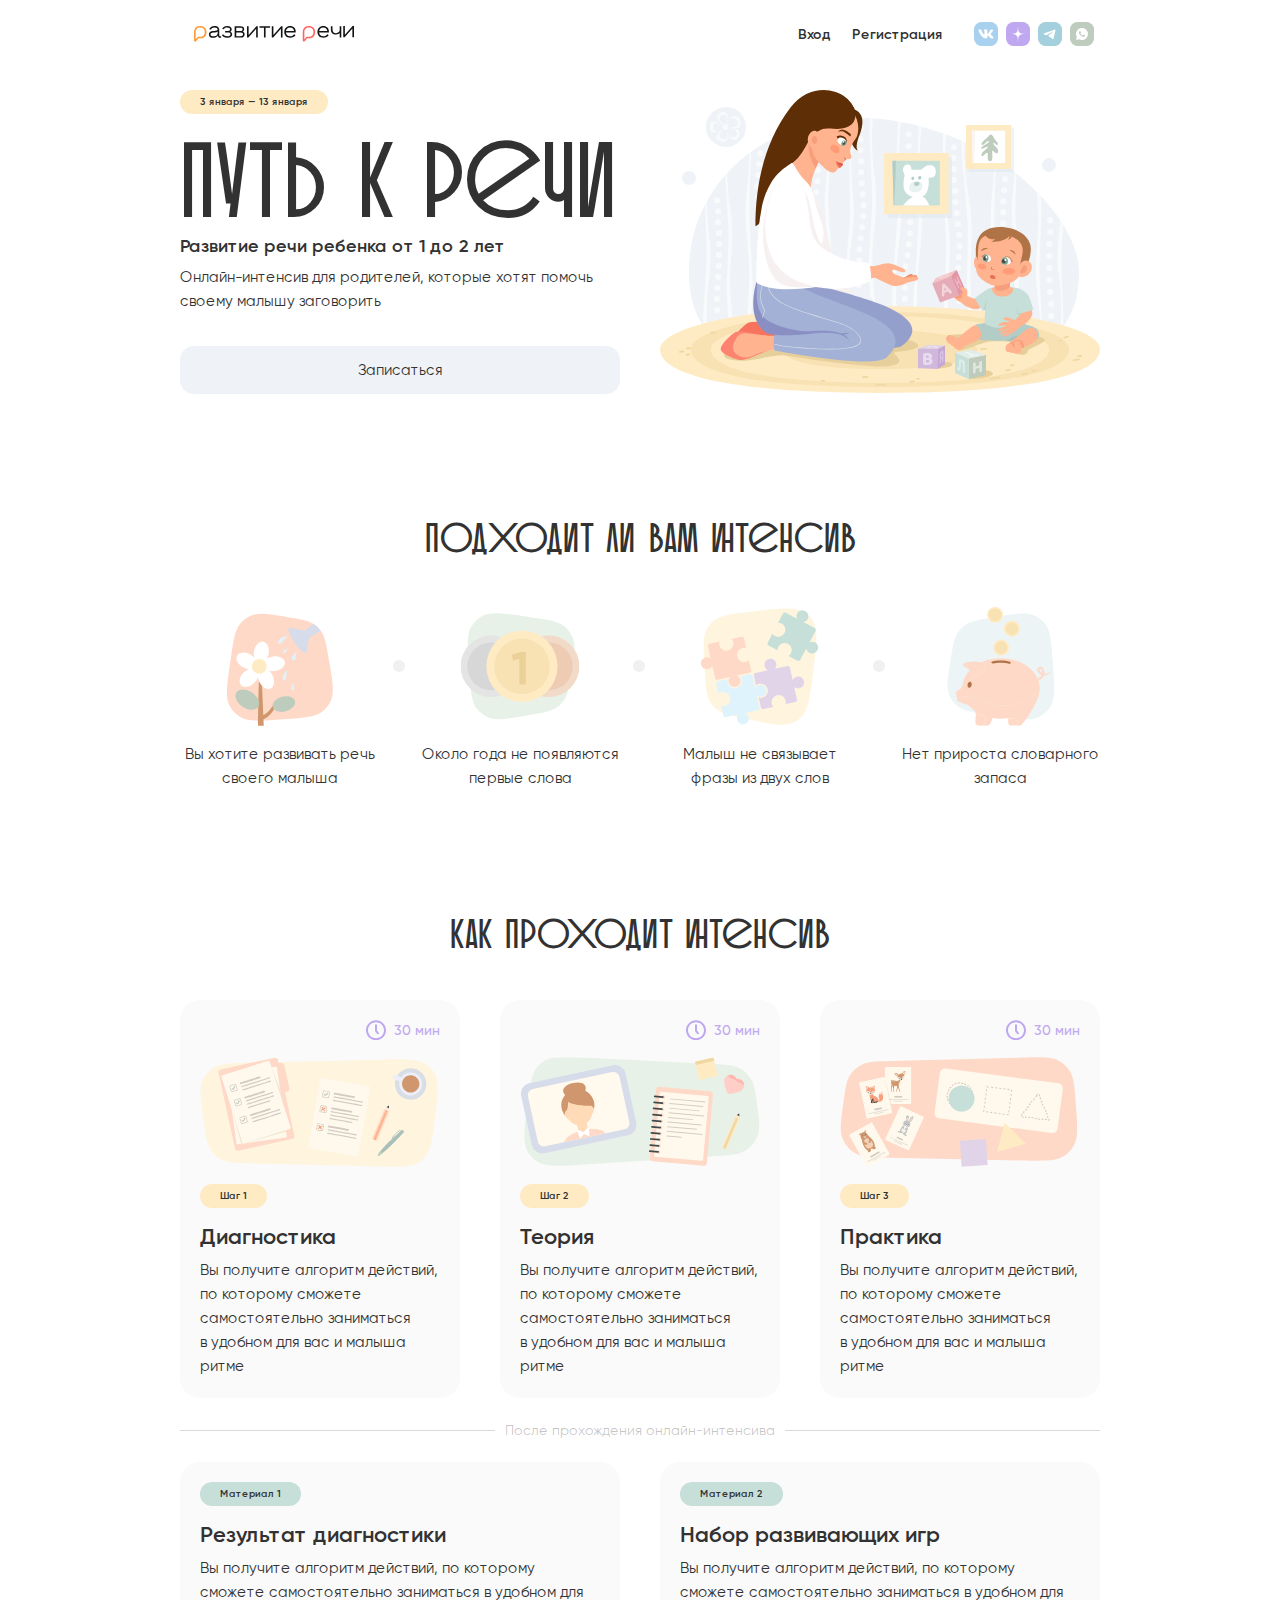
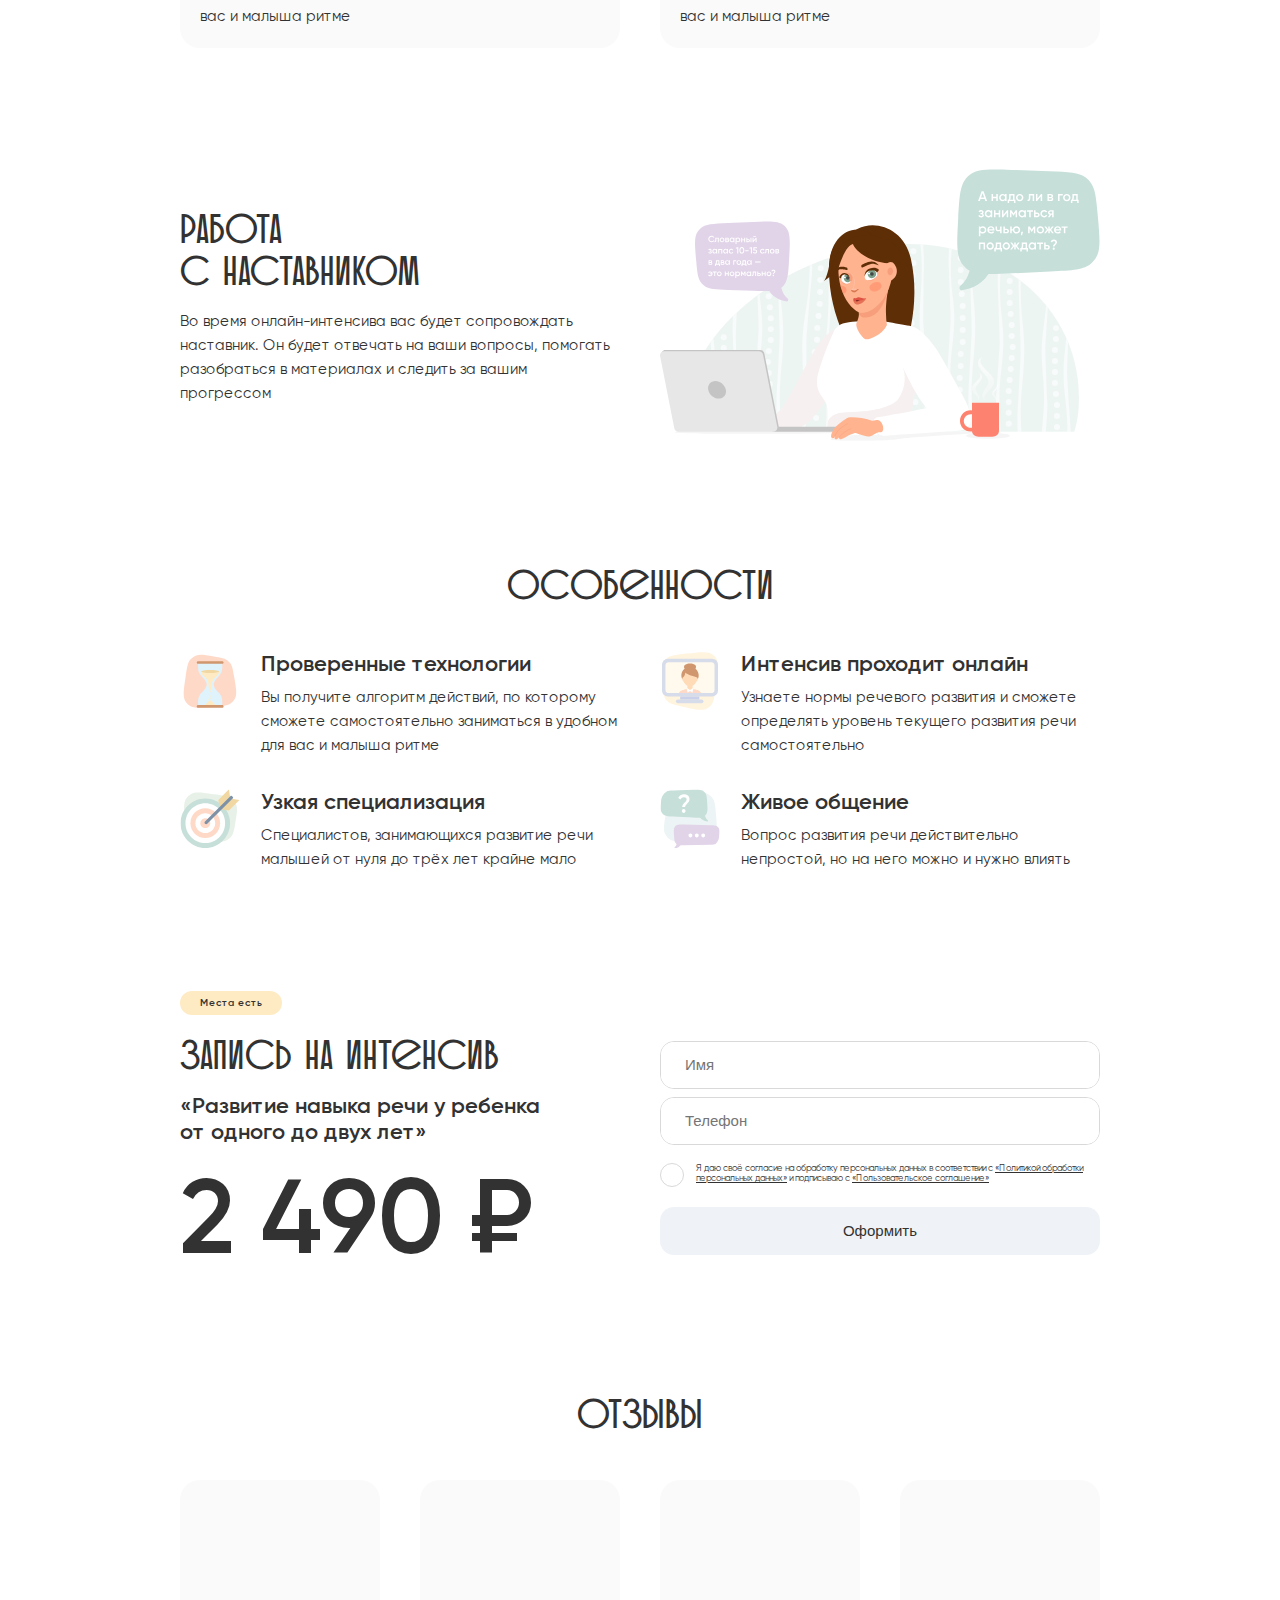
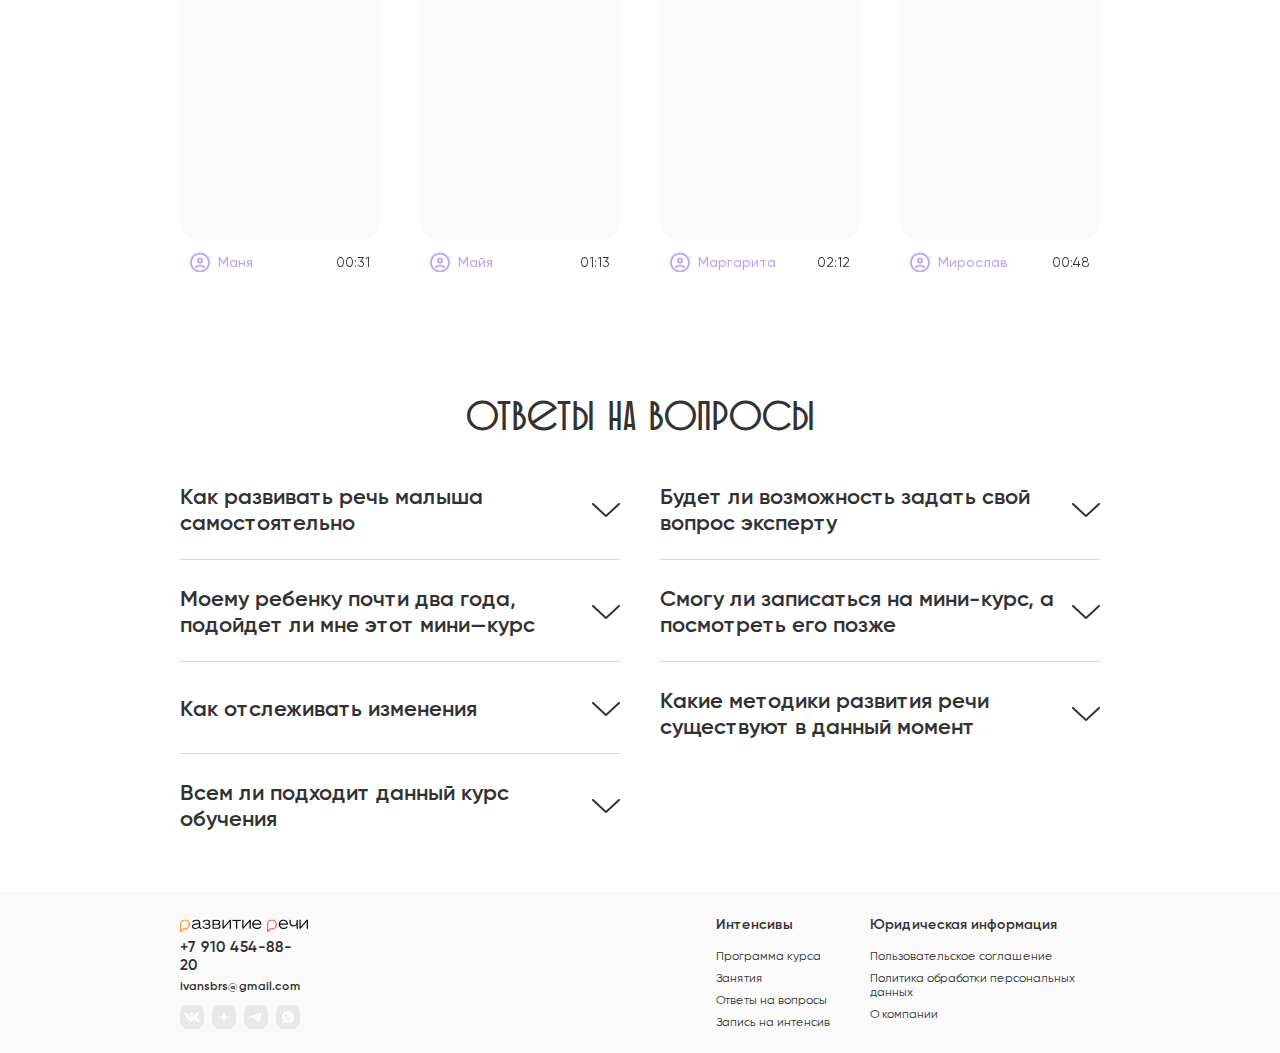
==== commit f3708a42: "Add files via upload" ====
--- a/index.html
+++ b/index.html
@@ -321,9 +321,9 @@
                 </fieldset>
             </form>
         </section>
-        <section class="main-reviews reviews container">
-            <h2 class="reviews__title">Отзывы</h2>
-            <div class="swiper reviewsSwiper">
+        <section class="main-reviews reviews">
+            <h2 class="reviews__title container">Отзывы</h2>
+            <div class="reviews__wrapper swiper reviewsSwiper">
                 <ul class="reviews__list swiper-wrapper">
                     <li class="reviews__item swiper-slide">
                         <video src="#" class="reviews__video"></video>
--- a/css/style.css
+++ b/css/style.css
@@ -212,6 +212,7 @@
 .header__logo {
   align-self: flex-end;
   padding: 8px;
+  cursor: pointer;
 }
 .header__nav {
   display: flex;
@@ -398,6 +399,7 @@
 }
 .footer-left__logo {
   height: 20px;
+  cursor: pointer;
 }
 .footer-left__contacts-wrapper {
   display: flex;
@@ -486,6 +488,7 @@
   font-size: 12px;
   line-height: 14px;
   font-weight: 400;
+  cursor: pointer;
 }
 .start {
   display: flex;
@@ -1288,12 +1291,24 @@
     text-align: center;
   }
 }
+.reviews .reviews__wrapper {
+  box-sizing: border-box;
+  min-width: 272px;
+  margin: 0 auto;
+  padding: 0 24px;
+}
+@media (min-width: 960px) {
+  .reviews .reviews__wrapper {
+    padding: 0 10px;
+  }
+}
 .reviews__list {
   display: flex;
   margin-top: 32px;
 }
 @media (min-width: 960px) {
   .reviews__list {
+    justify-content: center;
     margin-top: 48px;
   }
 }
@@ -1303,6 +1318,7 @@
   row-gap: 12px;
   width: 200px;
   height: 392px;
+  cursor: pointer;
 }
 .reviews__item.swiper-slide:not(:last-child) {
   margin-right: 16px;
@@ -1320,6 +1336,7 @@
 .reviews__data {
   display: flex;
   justify-content: space-between;
+  padding: 0 10px;
 }
 .reviews__name {
   position: relative;
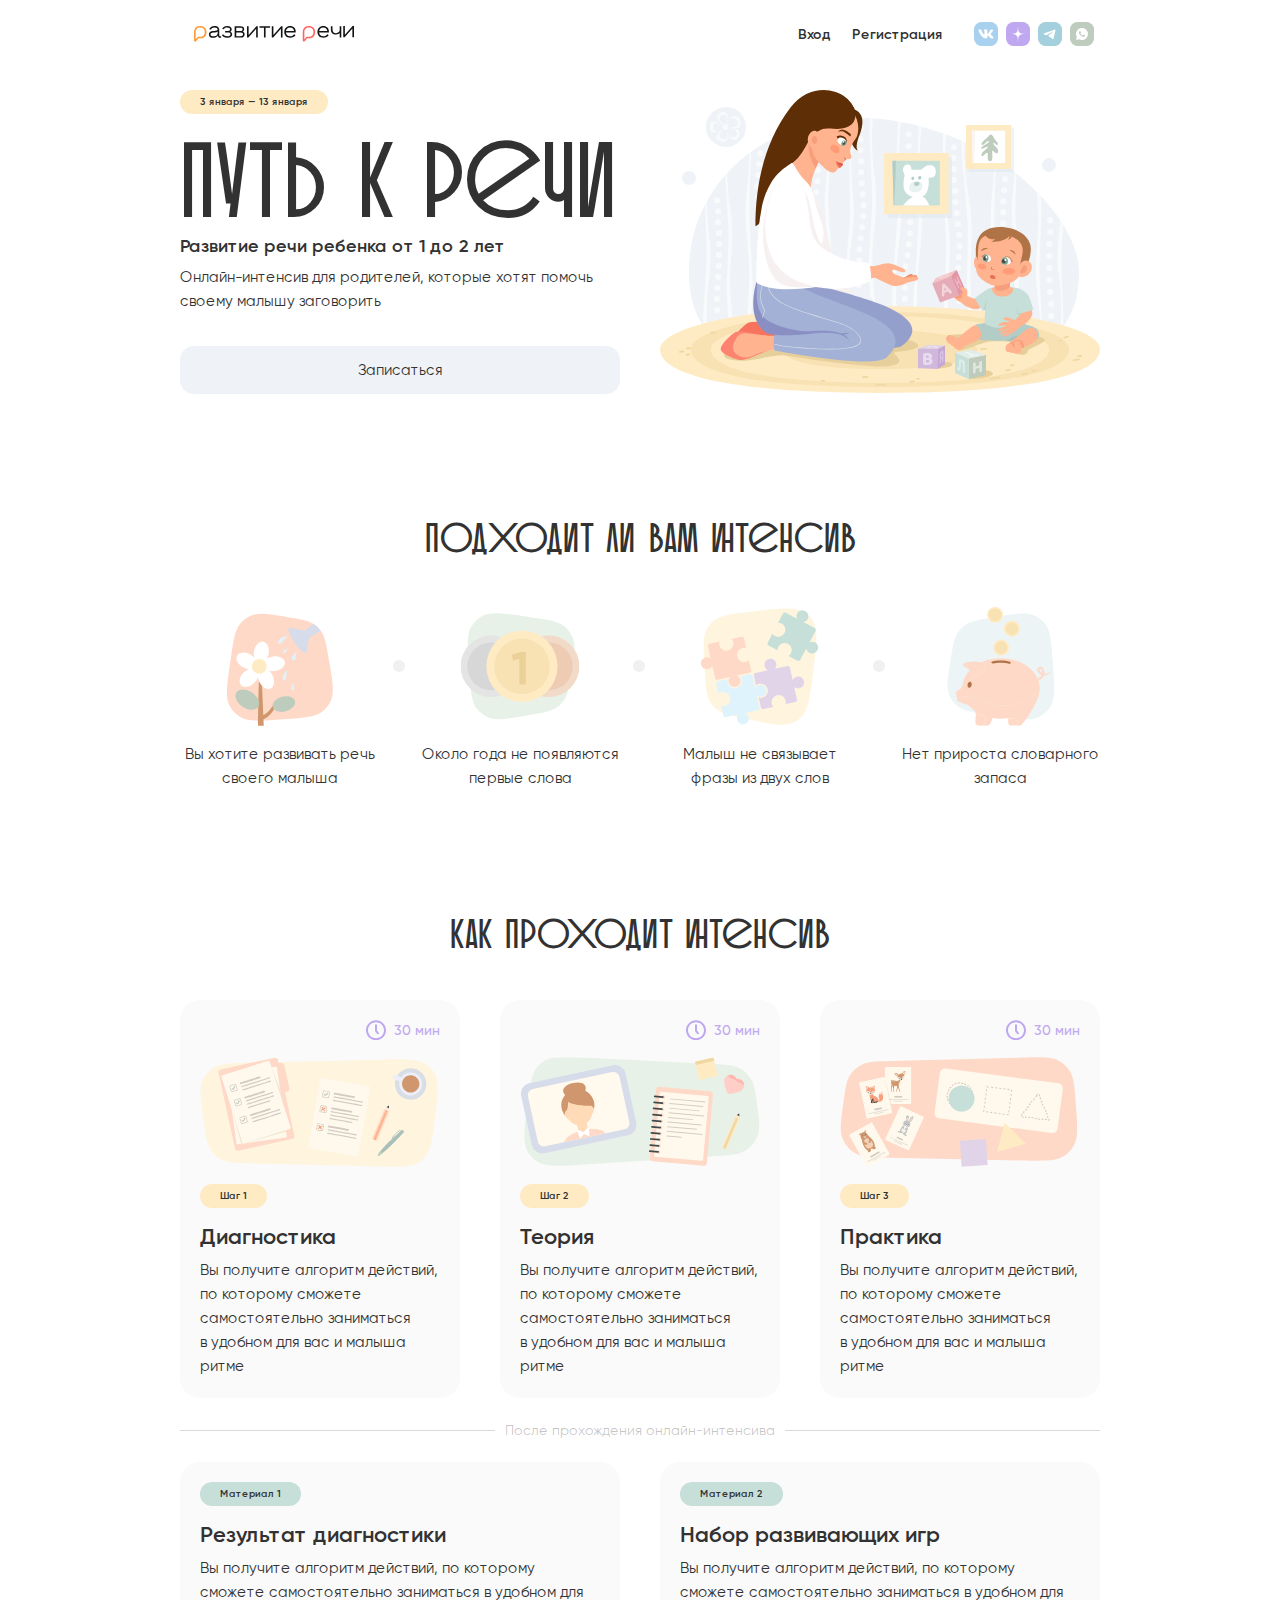
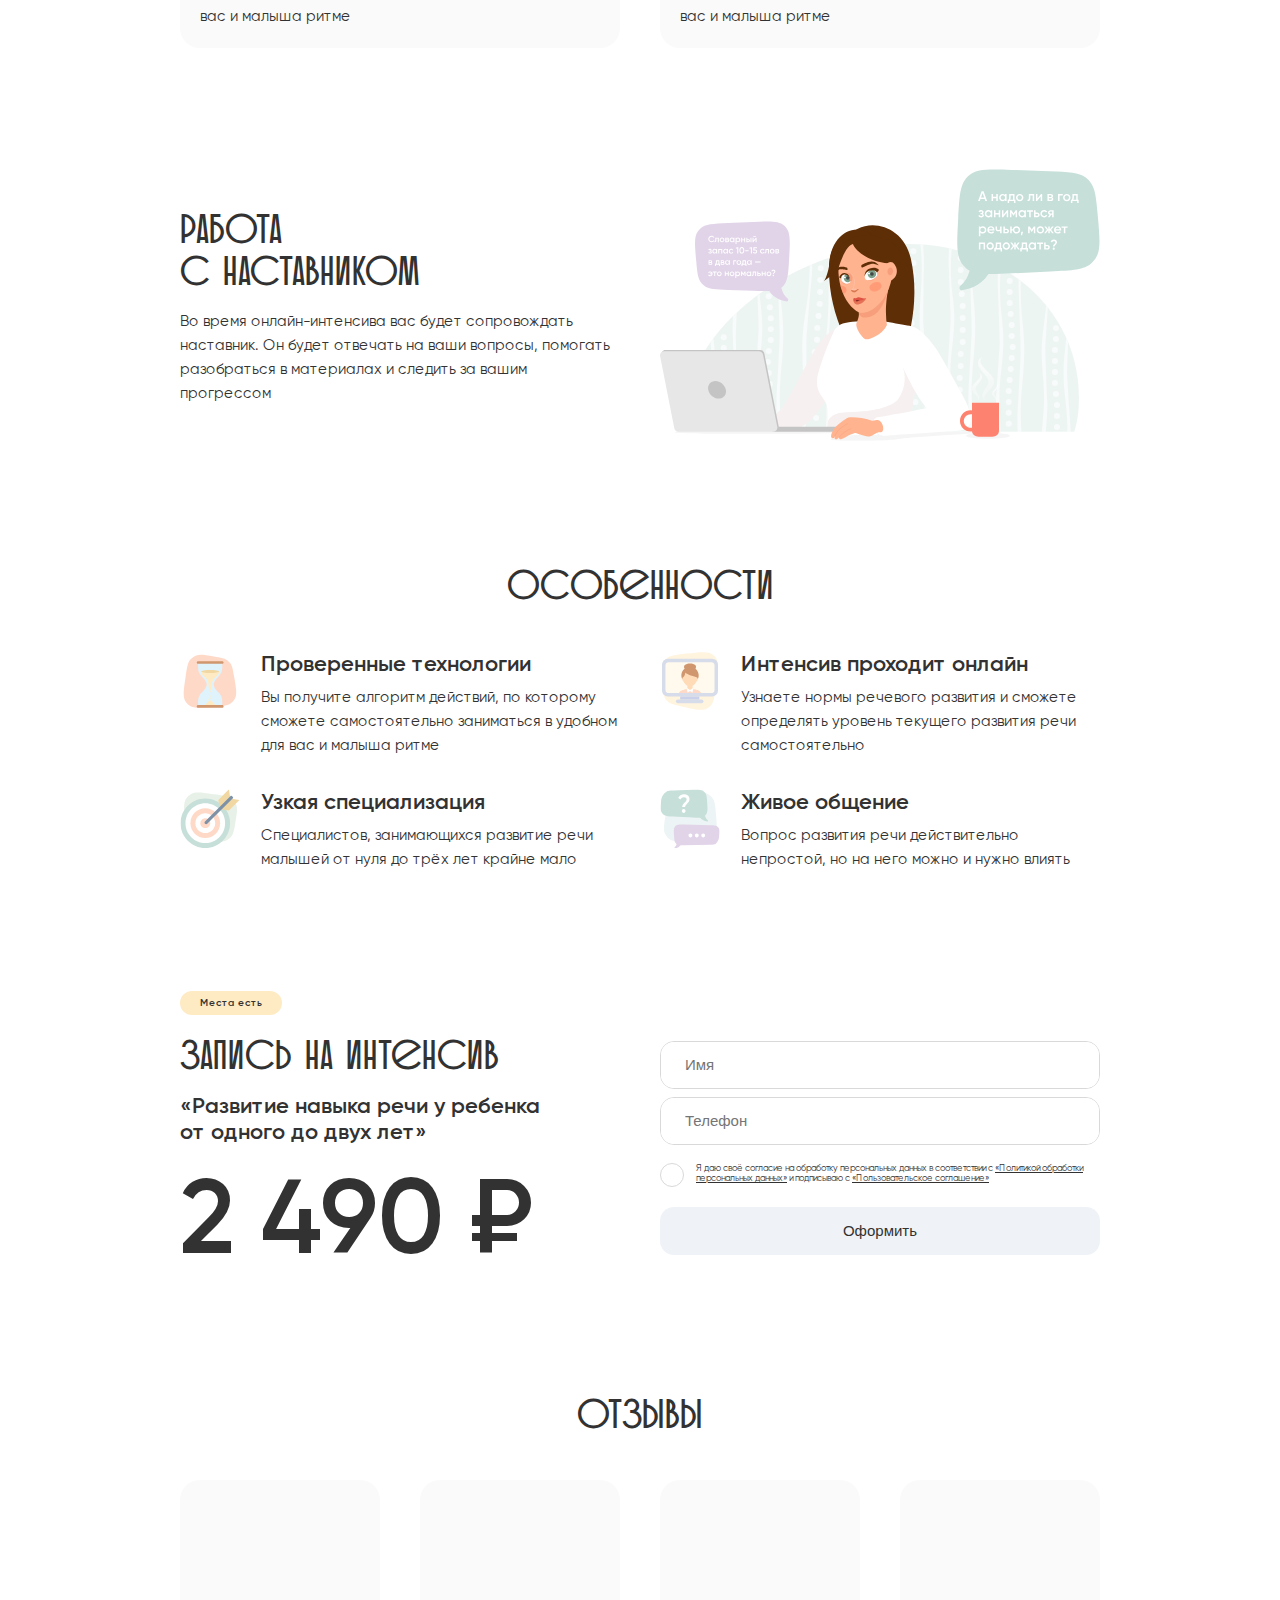
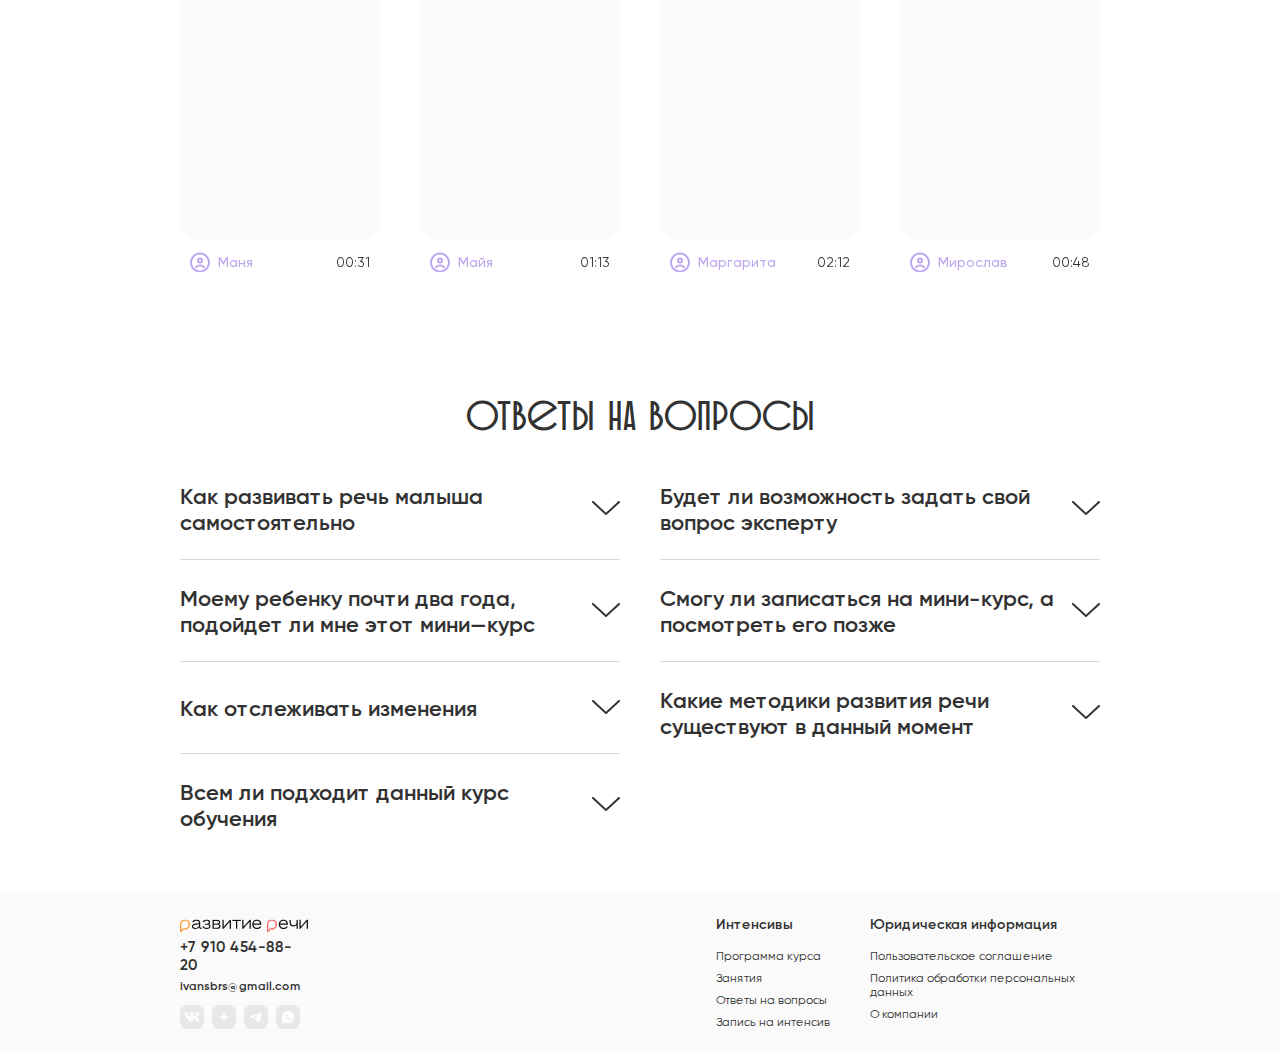
==== commit dbe9f0ea: "Add files via upload" ====
--- a/index.html
+++ b/index.html
@@ -2,7 +2,7 @@
 <html lang="ru">
 <head>
     <meta charset="UTF-8">
-    <meta name="viewport" content="width=device-width,user-scalable=no,initial-scale=1,maximum-scale=1,minimum-scale=1">
+    <meta name="viewport" content="width=device-width,initial-scale=1,minimum-scale=1">
     <meta http-equiv="X-UA-Compatible" content="ie=edge">
     <link rel="preload" href="./fonts/Oks.woff2" as="font" type="font/woff2" crossorigin>
     <link rel="preload" href="./fonts/GilroyRegular.woff2" as="font" type="font/woff2" crossorigin>
@@ -364,60 +364,48 @@
                     <li class="faq__item">
                         <details class="faq__details">
                             <summary class="faq__summary">
-                                <div class="faq__summary-wrapper">
+                                <span class="faq__summary-wrapper">
                                     Как развивать речь малыша самостоятельно
-                                </div>
-                                <button class="faq__button" type="button">
-                                    <img class="faq__button-image" src="images/arrow.svg" alt="Стрелка вниз">
-                                </button>
-                            </summary>
-                            <div class="faq__answer">
-                                Вы&nbsp;получите инструкцию со&nbsp;способами определения нормы речевого развития и
-                                сможете определять текущий уровень развития речи малыша самостоятельно
-                            </div>
-                        </details>
-                    </li>
-                    <li class="faq__item">
-                        <details class="faq__details">
-                            <summary class="faq__summary">
-                                <div class="faq__summary-wrapper">
+                                </span>
+                            </summary>
+                            <div class="faq__answer">
+                                Вы&nbsp;получите инструкцию со&nbsp;способами определения нормы речевого развития и
+                                сможете определять текущий уровень развития речи малыша самостоятельно
+                            </div>
+                        </details>
+                    </li>
+                    <li class="faq__item">
+                        <details class="faq__details">
+                            <summary class="faq__summary">
+                                <span class="faq__summary-wrapper">
                                     Моему ребенку почти два года, подойдет ли мне этот мини—курс
-                                </div>
-                                <button class="faq__button" type="button">
-                                    <img class="faq__button-image" src="images/arrow.svg" alt="Стрелка вниз">
-                                </button>
-                            </summary>
-                            <div class="faq__answer">
-                                Вы&nbsp;получите инструкцию со&nbsp;способами определения нормы речевого развития и
-                                сможете определять текущий уровень развития речи малыша самостоятельно
-                            </div>
-                        </details>
-                    </li>
-                    <li class="faq__item">
-                        <details class="faq__details">
-                            <summary class="faq__summary">
-                                <div class="faq__summary-wrapper">
+                                </span>
+                            </summary>
+                            <div class="faq__answer">
+                                Вы&nbsp;получите инструкцию со&nbsp;способами определения нормы речевого развития и
+                                сможете определять текущий уровень развития речи малыша самостоятельно
+                            </div>
+                        </details>
+                    </li>
+                    <li class="faq__item">
+                        <details class="faq__details">
+                            <summary class="faq__summary">
+                                <span class="faq__summary-wrapper">
                                     Как отслеживать изменения
-                                </div>
-                                <button class="faq__button" type="button">
-                                    <img class="faq__button-image" src="images/arrow.svg" alt="Стрелка вниз">
-                                </button>
-                            </summary>
-                            <div class="faq__answer">
-                                Вы&nbsp;получите инструкцию со&nbsp;способами определения нормы речевого развития и
-                                сможете определять текущий уровень развития речи малыша самостоятельно
-                            </div>
-                        </details>
-                    </li>
-                    <li class="faq__item">
-                        <details class="faq__details">
-                            <summary class="faq__summary">
-                                <div class="faq__summary-wrapper">
+                                </span>
+                            </summary>
+                            <div class="faq__answer">
+                                Вы&nbsp;получите инструкцию со&nbsp;способами определения нормы речевого развития и
+                                сможете определять текущий уровень развития речи малыша самостоятельно
+                            </div>
+                        </details>
+                    </li>
+                    <li class="faq__item">
+                        <details class="faq__details">
+                            <summary class="faq__summary">
+                                <span class="faq__summary-wrapper">
                                     Всем ли подходит данный курс обучения
-                                </div>
-                                <button class="faq__button" type="button">
-                                    <img class="faq__button-image" src="images/arrow.svg" alt="Стрелка вниз">
-                                </button>
+                                </span>
                             </summary>
                             <div class="faq__answer">
                                 Вы&nbsp;получите инструкцию со&nbsp;способами определения нормы речевого развития и
@@ -430,44 +418,35 @@
                     <li class="faq__item">
                         <details class="faq__details">
                             <summary class="faq__summary">
-                                <div class="faq__summary-wrapper">
+                                <span class="faq__summary-wrapper">
                                     Будет ли возможность задать свой вопрос эксперту
-                                </div>
-                                <button class="faq__button" type="button">
-                                    <img class="faq__button-image" src="images/arrow.svg" alt="Стрелка вниз">
-                                </button>
-                            </summary>
-                            <div class="faq__answer">
-                                Вы&nbsp;получите инструкцию со&nbsp;способами определения нормы речевого развития и
-                                сможете определять текущий уровень развития речи малыша самостоятельно
-                            </div>
-                        </details>
-                    </li>
-                    <li class="faq__item">
-                        <details class="faq__details">
-                            <summary class="faq__summary">
-                                <div class="faq__summary-wrapper">
+                                </span>
+                            </summary>
+                            <div class="faq__answer">
+                                Вы&nbsp;получите инструкцию со&nbsp;способами определения нормы речевого развития и
+                                сможете определять текущий уровень развития речи малыша самостоятельно
+                            </div>
+                        </details>
+                    </li>
+                    <li class="faq__item">
+                        <details class="faq__details">
+                            <summary class="faq__summary">
+                                <span class="faq__summary-wrapper">
                                     Смогу ли записаться на мини-курс, а посмотреть его позже
-                                </div>
-                                <button class="faq__button" type="button">
-                                    <img class="faq__button-image" src="images/arrow.svg" alt="Стрелка вниз">
-                                </button>
-                            </summary>
-                            <div class="faq__answer">
-                                Вы&nbsp;получите инструкцию со&nbsp;способами определения нормы речевого развития и
-                                сможете определять текущий уровень развития речи малыша самостоятельно
-                            </div>
-                        </details>
-                    </li>
-                    <li class="faq__item">
-                        <details class="faq__details">
-                            <summary class="faq__summary">
-                                <div class="faq__summary-wrapper">
+                                </span>
+                            </summary>
+                            <div class="faq__answer">
+                                Вы&nbsp;получите инструкцию со&nbsp;способами определения нормы речевого развития и
+                                сможете определять текущий уровень развития речи малыша самостоятельно
+                            </div>
+                        </details>
+                    </li>
+                    <li class="faq__item">
+                        <details class="faq__details">
+                            <summary class="faq__summary">
+                                <span class="faq__summary-wrapper">
                                     Какие методики развития речи существуют в данный момент
-                                </div>
-                                <button class="faq__button" type="button">
-                                    <img class="faq__button-image" src="images/arrow.svg" alt="Стрелка вниз">
-                                </button>
+                                </span>
                             </summary>
                             <div class="faq__answer">
                                 Вы&nbsp;получите инструкцию со&nbsp;способами определения нормы речевого развития и
--- a/css/style.css
+++ b/css/style.css
@@ -1477,6 +1477,24 @@
   min-height: 42px;
   cursor: pointer;
 }
+.faq__summary::after {
+  position: absolute;
+  content: '';
+  width: 28px;
+  height: 14px;
+  background-image: url(../images/arrow.svg);
+  top: calc(50% - 9px);
+  right: 0;
+  transform: rotateX(0);
+  transition: transform 300ms ease-out;
+}
+.faq__summary.open::after {
+  transform: rotateX(180deg);
+  transition: transform 300ms ease-out;
+}
+.faq__summary::-webkit-details-marker {
+  display: none;
+}
 @media (min-width: 960px) {
   .faq__summary {
     font-size: 22px;
@@ -1492,24 +1510,14 @@
     line-height: 24px;
   }
 }
-.faq__button {
-  position: absolute;
-  top: calc(50% - 9px);
-  right: 0;
-  z-index: -1;
-  transition-duration: 0.5s;
-}
-.faq__button-image {
-  vertical-align: middle;
-}
-.faq__button-image--rotate {
-  transform: rotateX(180deg);
-}
-@keyframes appearance {
-  from {
-    opacity: 0;
-  }
-  to {
-    opacity: 1;
-  }
-}
+@keyframes rotation {
+  0% {
+    transform: rotateX(0deg);
+  }
+  100% {
+    transform: rotateX(180deg);
+  }
+  0% {
+    transform: rotateX(0deg);
+  }
+}
